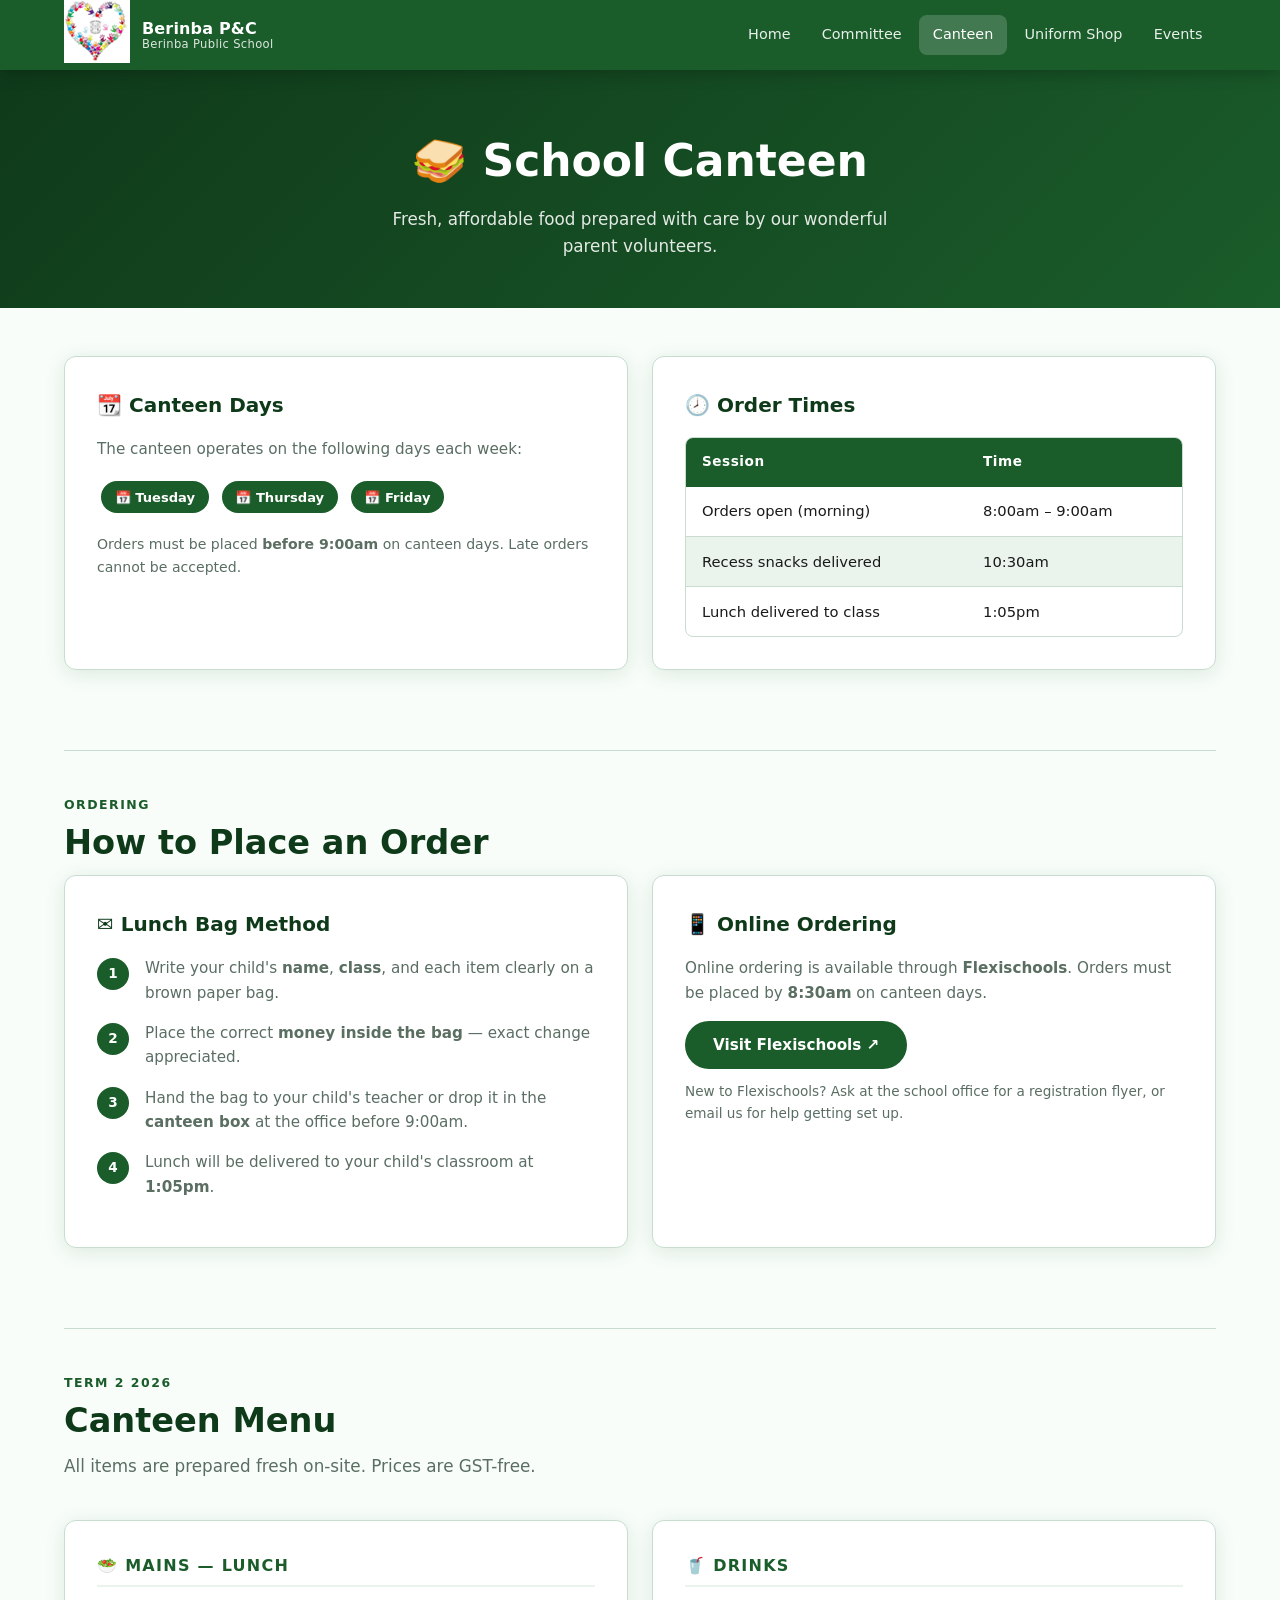
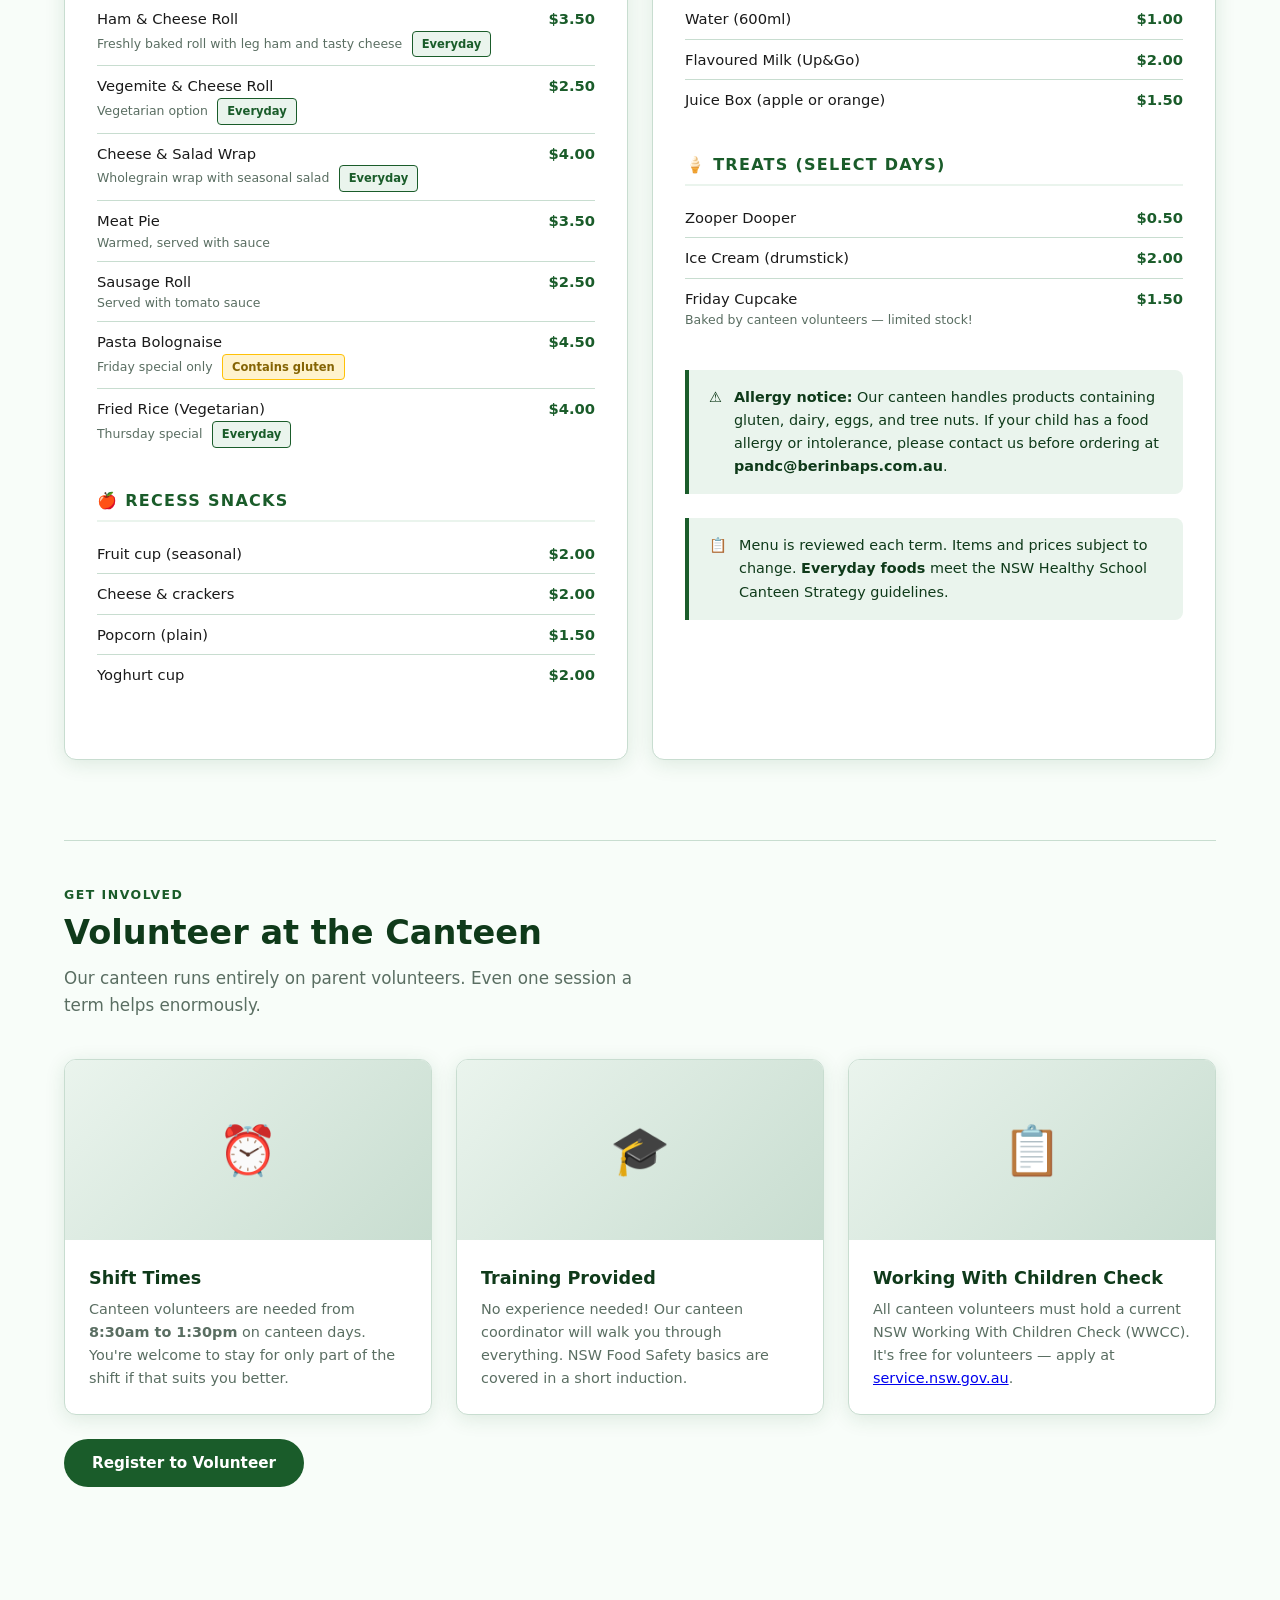
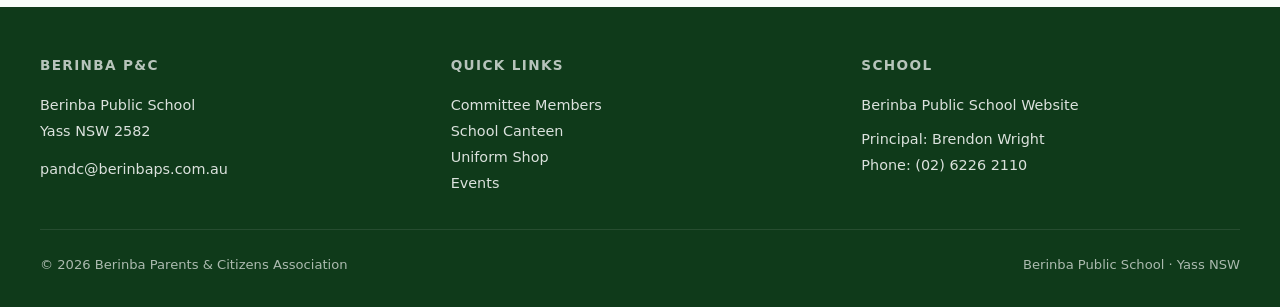
==== canteen.html @ 81cea669 "Update principal name and phone number in footer" ====
<!DOCTYPE html>
<html lang="en">
<head>
  <meta charset="UTF-8" />
  <meta name="viewport" content="width=device-width, initial-scale=1.0" />
  <title>School Canteen | Berinba P&C Association</title>
  <meta name="description" content="Berinba Public School canteen — menus, ordering, opening days and volunteering." />
  <link rel="stylesheet" href="styles.css" />
  <style>
    .menu-section { margin-bottom: 2rem; }
    .menu-section h3 {
      font-size: 1rem;
      font-weight: 700;
      color: var(--green);
      text-transform: uppercase;
      letter-spacing: 0.08em;
      margin-bottom: 0.75rem;
      padding-bottom: 0.4rem;
      border-bottom: 2px solid var(--green-pale);
    }
    .menu-item {
      display: flex;
      justify-content: space-between;
      align-items: baseline;
      padding: 0.5rem 0;
      border-bottom: 1px solid var(--border);
      font-size: 0.92rem;
      gap: 1rem;
    }
    .menu-item:last-child { border-bottom: none; }
    .menu-item-name { color: var(--text); }
    .menu-item-price {
      font-weight: 700;
      color: var(--green);
      white-space: nowrap;
    }
    .menu-item-note {
      font-size: 0.78rem;
      color: var(--text-muted);
      display: block;
    }
    .day-badge {
      display: inline-flex;
      align-items: center;
      gap: 0.4rem;
      background: var(--green);
      color: var(--white);
      font-size: 0.82rem;
      font-weight: 600;
      padding: 0.35rem 0.85rem;
      border-radius: 100px;
      margin: 0.25rem;
    }
    .allergen-badge {
      display: inline-block;
      background: #fff3cd;
      color: #856404;
      border: 1px solid #ffc107;
      font-size: 0.72rem;
      font-weight: 600;
      padding: 0.2rem 0.55rem;
      border-radius: 4px;
      margin-left: 0.35rem;
    }
    .healthy-badge {
      display: inline-block;
      background: var(--green-pale);
      color: var(--green);
      border: 1px solid var(--green);
      font-size: 0.72rem;
      font-weight: 600;
      padding: 0.2rem 0.55rem;
      border-radius: 4px;
      margin-left: 0.35rem;
    }
    .steps { list-style: none; counter-reset: steps; }
    .steps li {
      counter-increment: steps;
      display: flex;
      gap: 1rem;
      margin-bottom: 1rem;
      align-items: flex-start;
    }
    .steps li::before {
      content: counter(steps);
      display: flex;
      align-items: center;
      justify-content: center;
      min-width: 32px;
      height: 32px;
      background: var(--green);
      color: var(--white);
      border-radius: 50%;
      font-weight: 700;
      font-size: 0.85rem;
      flex-shrink: 0;
      margin-top: 0.1rem;
    }
    .steps li span { font-size: 0.95rem; color: var(--text-muted); line-height: 1.6; }
  </style>
</head>
<body>

<nav>
  <div class="nav-inner">
    <a href="index.html" class="nav-logo">
      <div class="nav-logo-item"><img src="photos/pandclogo.png"></div>
      <div class="nav-logo-text">
        <strong>Berinba P&C</strong>
        <span>Berinba Public School</span>
      </div>
    </a>
    <button class="nav-hamburger" onclick="toggleMenu()" aria-label="Menu">
      <span></span><span></span><span></span>
    </button>
    <ul class="nav-links" id="navLinks">
      <li><a href="index.html">Home</a></li>
      <li><a href="committee.html">Committee</a></li>
      <li><a href="canteen.html" class="active">Canteen</a></li>
      <li><a href="uniform.html">Uniform Shop</a></li>
      <li><a href="events.html">Events</a></li>
    </ul>
  </div>
</nav>

<div class="page-hero">
  <h1>🥪 School Canteen</h1>
  <p>Fresh, affordable food prepared with care by our wonderful parent volunteers.</p>
</div>

<main>

  <!-- Overview -->
  <section class="section">
    <div class="info-row">
      <div class="info-block">
        <h2>📆 Canteen Days</h2>
        <p style="color: var(--text-muted); font-size: 0.95rem; margin-bottom: 1rem;">The canteen operates on the following days each week:</p>
        <div>
          <span class="day-badge">📅 Tuesday</span>
          <span class="day-badge">📅 Thursday</span>
          <span class="day-badge">📅 Friday</span>
        </div>
        <p style="color: var(--text-muted); font-size: 0.88rem; margin-top: 1rem;">
          Orders must be placed <strong>before 9:00am</strong> on canteen days. Late orders cannot be accepted.
        </p>
      </div>

      <div class="info-block">
        <h2>🕗 Order Times</h2>
        <div class="table-wrap">
          <table>
            <thead>
              <tr><th>Session</th><th>Time</th></tr>
            </thead>
            <tbody>
              <tr><td>Orders open (morning)</td><td>8:00am – 9:00am</td></tr>
              <tr><td>Recess snacks delivered</td><td>10:30am</td></tr>
              <tr><td>Lunch delivered to class</td><td>1:05pm</td></tr>
            </tbody>
          </table>
        </div>
      </div>
    </div>
  </section>

  <div class="divider"></div>

  <!-- How to Order -->
  <section class="section">
    <p class="section-label">Ordering</p>
    <h2 class="section-title">How to Place an Order</h2>
    <div class="info-row">
      <div class="info-block">
        <h2>✉️ Lunch Bag Method</h2>
        <ol class="steps">
          <li><span>Write your child's <strong>name</strong>, <strong>class</strong>, and each item clearly on a brown paper bag.</span></li>
          <li><span>Place the correct <strong>money inside the bag</strong> — exact change appreciated.</span></li>
          <li><span>Hand the bag to your child's teacher or drop it in the <strong>canteen box</strong> at the office before 9:00am.</span></li>
          <li><span>Lunch will be delivered to your child's classroom at <strong>1:05pm</strong>.</span></li>
        </ol>
      </div>
      <div class="info-block">
        <h2>📱 Online Ordering</h2>
        <p style="color: var(--text-muted); font-size: 0.95rem; margin-bottom: 1rem;">
          Online ordering is available through <strong>Flexischools</strong>. Orders must be placed by <strong>8:30am</strong> on canteen days.
        </p>
        <a href="#" class="btn btn-green" style="display: inline-flex; margin-bottom: 0.75rem;">Visit Flexischools ↗</a>
        <p style="color: var(--text-muted); font-size: 0.85rem;">
          New to Flexischools? Ask at the school office for a registration flyer, or email us for help getting set up.
        </p>
      </div>
    </div>
  </section>

  <div class="divider"></div>

  <!-- Menu -->
  <section class="section">
    <p class="section-label">Term 2 2026</p>
    <h2 class="section-title">Canteen Menu</h2>
    <p class="section-intro">All items are prepared fresh on-site. Prices are GST-free.</p>

    <div class="info-row">
      <!-- Mains -->
      <div class="info-block">
        <div class="menu-section">
          <h3>🥗 Mains — Lunch</h3>
          <div class="menu-item">
            <div>
              <span class="menu-item-name">Ham & Cheese Roll</span>
              <span class="menu-item-note">Freshly baked roll with leg ham and tasty cheese <span class="healthy-badge">Everyday</span></span>
            </div>
            <span class="menu-item-price">$3.50</span>
          </div>
          <div class="menu-item">
            <div>
              <span class="menu-item-name">Vegemite & Cheese Roll</span>
              <span class="menu-item-note">Vegetarian option <span class="healthy-badge">Everyday</span></span>
            </div>
            <span class="menu-item-price">$2.50</span>
          </div>
          <div class="menu-item">
            <div>
              <span class="menu-item-name">Cheese & Salad Wrap</span>
              <span class="menu-item-note">Wholegrain wrap with seasonal salad <span class="healthy-badge">Everyday</span></span>
            </div>
            <span class="menu-item-price">$4.00</span>
          </div>
          <div class="menu-item">
            <div>
              <span class="menu-item-name">Meat Pie</span>
              <span class="menu-item-note">Warmed, served with sauce</span>
            </div>
            <span class="menu-item-price">$3.50</span>
          </div>
          <div class="menu-item">
            <div>
              <span class="menu-item-name">Sausage Roll</span>
              <span class="menu-item-note">Served with tomato sauce</span>
            </div>
            <span class="menu-item-price">$2.50</span>
          </div>
          <div class="menu-item">
            <div>
              <span class="menu-item-name">Pasta Bolognaise</span>
              <span class="menu-item-note">Friday special only <span class="allergen-badge">Contains gluten</span></span>
            </div>
            <span class="menu-item-price">$4.50</span>
          </div>
          <div class="menu-item">
            <div>
              <span class="menu-item-name">Fried Rice (Vegetarian)</span>
              <span class="menu-item-note">Thursday special <span class="healthy-badge">Everyday</span></span>
            </div>
            <span class="menu-item-price">$4.00</span>
          </div>
        </div>

        <div class="menu-section">
          <h3>🍎 Recess Snacks</h3>
          <div class="menu-item">
            <span class="menu-item-name">Fruit cup (seasonal)</span>
            <span class="menu-item-price">$2.00</span>
          </div>
          <div class="menu-item">
            <span class="menu-item-name">Cheese & crackers</span>
            <span class="menu-item-price">$2.00</span>
          </div>
          <div class="menu-item">
            <span class="menu-item-name">Popcorn (plain)</span>
            <span class="menu-item-price">$1.50</span>
          </div>
          <div class="menu-item">
            <span class="menu-item-name">Yoghurt cup</span>
            <span class="menu-item-price">$2.00</span>
          </div>
        </div>
      </div>

      <!-- Drinks & Extras -->
      <div class="info-block">
        <div class="menu-section">
          <h3>🥤 Drinks</h3>
          <div class="menu-item">
            <span class="menu-item-name">Water (600ml)</span>
            <span class="menu-item-price">$1.00</span>
          </div>
          <div class="menu-item">
            <span class="menu-item-name">Flavoured Milk (Up&Go)</span>
            <span class="menu-item-price">$2.00</span>
          </div>
          <div class="menu-item">
            <span class="menu-item-name">Juice Box (apple or orange)</span>
            <span class="menu-item-price">$1.50</span>
          </div>
        </div>

        <div class="menu-section">
          <h3>🍦 Treats (select days)</h3>
          <div class="menu-item">
            <span class="menu-item-name">Zooper Dooper</span>
            <span class="menu-item-price">$0.50</span>
          </div>
          <div class="menu-item">
            <span class="menu-item-name">Ice Cream (drumstick)</span>
            <span class="menu-item-price">$2.00</span>
          </div>
          <div class="menu-item">
            <div>
              <span class="menu-item-name">Friday Cupcake</span>
              <span class="menu-item-note">Baked by canteen volunteers — limited stock!</span>
            </div>
            <span class="menu-item-price">$1.50</span>
          </div>
        </div>

        <div class="notice" style="margin-top: 1rem;">
          <span>⚠️</span>
          <div>
            <strong>Allergy notice:</strong> Our canteen handles products containing gluten, dairy, eggs, and tree nuts. If your child has a food allergy or intolerance, please contact us before ordering at <strong>pandc@berinbaps.com.au</strong>.
          </div>
        </div>
        <div class="notice">
          <span>📋</span>
          <div>
            Menu is reviewed each term. Items and prices subject to change. <strong>Everyday foods</strong> meet the NSW Healthy School Canteen Strategy guidelines.
          </div>
        </div>
      </div>
    </div>
  </section>

  <div class="divider"></div>

  <!-- Volunteering -->
  <section class="section">
    <p class="section-label">Get Involved</p>
    <h2 class="section-title">Volunteer at the Canteen</h2>
    <p class="section-intro">Our canteen runs entirely on parent volunteers. Even one session a term helps enormously.</p>
    <div class="card-grid">
      <div class="card">
        <div class="card-img-placeholder">⏰</div>
        <div class="card-body">
          <h3>Shift Times</h3>
          <p>Canteen volunteers are needed from <strong>8:30am to 1:30pm</strong> on canteen days. You're welcome to stay for only part of the shift if that suits you better.</p>
        </div>
      </div>
      <div class="card">
        <div class="card-img-placeholder">🎓</div>
        <div class="card-body">
          <h3>Training Provided</h3>
          <p>No experience needed! Our canteen coordinator will walk you through everything. NSW Food Safety basics are covered in a short induction.</p>
        </div>
      </div>
      <div class="card">
        <div class="card-img-placeholder">📋</div>
        <div class="card-body">
          <h3>Working With Children Check</h3>
          <p>All canteen volunteers must hold a current NSW Working With Children Check (WWCC). It's free for volunteers — apply at <a href="https://www.service.nsw.gov.au" target="_blank">service.nsw.gov.au</a>.</p>
        </div>
      </div>
    </div>
    <div style="margin-top: 1.5rem;">
      <a href="mailto:pandc@berinbaps.com.au?subject=Canteen Volunteer" class="btn btn-green">Register to Volunteer</a>
    </div>
  </section>

</main>

<footer>
  <div class="footer-inner">
    <div class="footer-col">
      <h4>Berinba P&C</h4>
      <p>Berinba Public School<br>Yass NSW 2582</p>
      <p style="margin-top: 0.75rem;">pandc@berinbaps.com.au</p>
    </div>
    <div class="footer-col">
      <h4>Quick Links</h4>
      <a href="committee.html">Committee Members</a>
      <a href="canteen.html">School Canteen</a>
      <a href="uniform.html">Uniform Shop</a>
      <a href="events.html">Events</a>
    </div>
    <div class="footer-col">
      <h4>School</h4>
      <a href="https://berinba-p.schools.nsw.gov.au" target="_blank" rel="noopener">Berinba Public School Website</a>
      <p style="margin-top: 0.5rem;">Principal: Brendon Wright</p>
      <p>Phone: (02) 6226 2110</p>
    </div>
  </div>
  <div class="footer-bottom">
    <span>© 2026 Berinba Parents & Citizens Association</span>
    <span>Berinba Public School · Yass NSW</span>
  </div>
</footer>

<script>
function toggleMenu() {
  document.getElementById('navLinks').classList.toggle('open');
}
document.addEventListener('click', function(e) {
  const nav = document.getElementById('navLinks');
  const btn = document.querySelector('.nav-hamburger');
  if (!nav.contains(e.target) && !btn.contains(e.target)) nav.classList.remove('open');
});
</script>
</body>
</html>
---- styles.css ----
/* ===== BERINBA P&C WEBSITE STYLES ===== */

:root {
  --green: #1a5c2a;
  --green-dark: #0f3a1a;
  --green-light: #2a7a3e;
  --green-pale: #eaf4ed;
  --white: #ffffff;
  --off-white: #f8fdf9;
  --text: #1a1a1a;
  --text-muted: #5a6e62;
  --border: #c8ddd0;
  --shadow: 0 4px 20px rgba(26, 92, 42, 0.12);
  --shadow-hover: 0 8px 32px rgba(26, 92, 42, 0.2);
  --radius: 12px;
  --radius-sm: 8px;
  --transition: 0.25s ease;
  --font-main: 'Segoe UI', system-ui, -apple-system, sans-serif;
}

*, *::before, *::after { box-sizing: border-box; margin: 0; padding: 0; }

html { scroll-behavior: smooth; }

body {
  font-family: var(--font-main);
  color: var(--text);
  background: var(--off-white);
  line-height: 1.6;
}

/* ===== NAVIGATION ===== */
nav {
  position: sticky;
  top: 0;
  z-index: 100;
  background: var(--green);
  box-shadow: 0 2px 16px rgba(0,0,0,0.25);
}

.nav-inner {
  max-width: 1200px;
  margin: 0 auto;
  padding: 0 1.5rem;
  display: flex;
  align-items: center;
  justify-content: space-between;
  height: 70px;
}

.nav-logo {
  display: flex;
  align-items: center;
  gap: 0.75rem;
  text-decoration: none;
  color: var(--white);
}

.nav-logo-icon {
  width: 44px;
  height: 44px;
  background: var(--white);
  border-radius: 50%;
  display: flex;
  align-items: center;
  justify-content: center;
  font-size: 1.5rem;
  flex-shrink: 0;
}

.nav-logo-text {
  display: flex;
  flex-direction: column;
  line-height: 1.2;
}

.nav-logo-text strong {
  font-size: 1rem;
  font-weight: 700;
  letter-spacing: 0.01em;
}

.nav-logo-text span {
  font-size: 0.72rem;
  opacity: 0.85;
  letter-spacing: 0.03em;
}

.nav-links {
  display: flex;
  list-style: none;
  gap: 0.25rem;
}

.nav-links a {
  display: block;
  padding: 0.5rem 0.85rem;
  color: var(--white);
  text-decoration: none;
  font-size: 0.9rem;
  font-weight: 500;
  border-radius: var(--radius-sm);
  transition: background var(--transition), opacity var(--transition);
  opacity: 0.9;
}

.nav-links a:hover,
.nav-links a.active {
  background: rgba(255,255,255,0.18);
  opacity: 1;
}

.nav-hamburger {
  display: none;
  flex-direction: column;
  gap: 5px;
  cursor: pointer;
  padding: 4px;
  background: none;
  border: none;
}

.nav-hamburger span {
  display: block;
  width: 24px;
  height: 2px;
  background: var(--white);
  border-radius: 2px;
  transition: var(--transition);
}

@media (max-width: 768px) {
  .nav-hamburger { display: flex; }

  .nav-links {
    display: none;
    position: absolute;
    top: 70px;
    left: 0;
    right: 0;
    background: var(--green-dark);
    flex-direction: column;
    padding: 0.75rem;
    gap: 0.25rem;
  }

  .nav-links.open { display: flex; }
  .nav-links a { padding: 0.75rem 1rem; font-size: 0.95rem; }
}

/* ===== EVENTS TICKER ===== */
.ticker-wrap {
  background: var(--green-dark);
  border-bottom: 2px solid var(--green-light);
  overflow: hidden;
  padding: 0.6rem 0;
}

.ticker-label {
  display: inline-block;
  background: #f5a623;
  color: #1a1a1a;
  font-size: 0.72rem;
  font-weight: 700;
  letter-spacing: 0.08em;
  padding: 0.25rem 0.75rem;
  border-radius: 0 4px 4px 0;
  position: absolute;
  left: 0;
  top: 50%;
  transform: translateY(-50%);
  z-index: 2;
  text-transform: uppercase;
}

.ticker-outer {
  position: relative;
  overflow: hidden;
  white-space: nowrap;
}

.ticker-track {
  display: inline-flex;
  gap: 0;
  animation: ticker 45s linear infinite;
}

.ticker-track:hover { animation-play-state: paused; }

.ticker-item {
  display: inline-flex;
  align-items: center;
  gap: 0.5rem;
  color: var(--white);
  font-size: 0.88rem;
  padding: 0 2.5rem;
  white-space: nowrap;
  opacity: 0.92;
}

.ticker-item .dot {
  display: inline-block;
  width: 6px;
  height: 6px;
  background: #f5a623;
  border-radius: 50%;
  flex-shrink: 0;
}

@keyframes ticker {
  0% { transform: translateX(0); }
  100% { transform: translateX(-50%); }
}

/* ===== HERO ===== */
.hero {
  background: linear-gradient(135deg, var(--green-dark) 0%, var(--green) 50%, var(--green-light) 100%);
  color: var(--white);
  padding: 5rem 1.5rem 4rem;
  text-align: center;
  position: relative;
  overflow: hidden;
}

.hero::before {
  content: '';
  position: absolute;
  inset: 0;
  background: url("data:image/svg+xml,%3Csvg width='60' height='60' viewBox='0 0 60 60' xmlns='http://www.w3.org/2000/svg'%3E%3Cg fill='none' fill-rule='evenodd'%3E%3Cg fill='%23ffffff' fill-opacity='0.04'%3E%3Ccircle cx='30' cy='30' r='20'/%3E%3C/g%3E%3C/g%3E%3C/svg%3E");
  pointer-events: none;
}

.hero-badge {
  display: inline-block;
  background: rgba(255,255,255,0.18);
  border: 1px solid rgba(255,255,255,0.35);
  color: var(--white);
  font-size: 0.78rem;
  font-weight: 600;
  letter-spacing: 0.1em;
  text-transform: uppercase;
  padding: 0.4rem 1rem;
  border-radius: 100px;
  margin-bottom: 1.25rem;
}

.hero h1 {
  font-size: clamp(2rem, 5vw, 3.5rem);
  font-weight: 800;
  line-height: 1.15;
  margin-bottom: 1rem;
  text-shadow: 0 2px 8px rgba(0,0,0,0.2);
}

.hero h1 span { color: #a8e6b8; }

.hero p {
  font-size: clamp(1rem, 2.5vw, 1.2rem);
  opacity: 0.9;
  max-width: 600px;
  margin: 0 auto 2rem;
}

.hero-actions {
  display: flex;
  gap: 1rem;
  justify-content: center;
  flex-wrap: wrap;
}

/* ===== BUTTONS ===== */
.btn {
  display: inline-flex;
  align-items: center;
  gap: 0.5rem;
  padding: 0.75rem 1.75rem;
  border-radius: 100px;
  font-size: 0.95rem;
  font-weight: 600;
  text-decoration: none;
  transition: all var(--transition);
  cursor: pointer;
  border: none;
}

.btn-white {
  background: var(--white);
  color: var(--green);
}

.btn-white:hover {
  background: var(--green-pale);
  transform: translateY(-2px);
  box-shadow: 0 6px 20px rgba(0,0,0,0.15);
}

.btn-outline {
  background: transparent;
  color: var(--white);
  border: 2px solid rgba(255,255,255,0.6);
}

.btn-outline:hover {
  background: rgba(255,255,255,0.15);
  border-color: var(--white);
  transform: translateY(-2px);
}

.btn-green {
  background: var(--green);
  color: var(--white);
}

.btn-green:hover {
  background: var(--green-dark);
  transform: translateY(-2px);
  box-shadow: var(--shadow-hover);
}

/* ===== PAGE HERO (inner pages) ===== */
.page-hero {
  background: linear-gradient(135deg, var(--green-dark) 0%, var(--green) 100%);
  color: var(--white);
  padding: 3.5rem 1.5rem 3rem;
  text-align: center;
}

.page-hero h1 {
  font-size: clamp(1.75rem, 4vw, 2.75rem);
  font-weight: 800;
  margin-bottom: 0.6rem;
}

.page-hero p {
  font-size: 1.05rem;
  opacity: 0.88;
  max-width: 540px;
  margin: 0 auto;
}

/* ===== MAIN CONTENT ===== */
main {
  max-width: 1200px;
  margin: 0 auto;
  padding: 3rem 1.5rem 4rem;
}

.section-label {
  display: inline-block;
  color: var(--green);
  font-size: 0.78rem;
  font-weight: 700;
  letter-spacing: 0.12em;
  text-transform: uppercase;
  margin-bottom: 0.5rem;
}

.section-title {
  font-size: clamp(1.5rem, 3vw, 2.1rem);
  font-weight: 800;
  color: var(--green-dark);
  line-height: 1.2;
  margin-bottom: 0.75rem;
}

.section-intro {
  font-size: 1.05rem;
  color: var(--text-muted);
  max-width: 600px;
  margin-bottom: 2.5rem;
}

/* ===== CARDS ===== */
.card-grid {
  display: grid;
  grid-template-columns: repeat(auto-fit, minmax(260px, 1fr));
  gap: 1.5rem;
}

.card-grid-3 {
  grid-template-columns: repeat(auto-fit, minmax(300px, 1fr));
}

.card {
  background: var(--white);
  border-radius: var(--radius);
  box-shadow: var(--shadow);
  overflow: hidden;
  transition: transform var(--transition), box-shadow var(--transition);
  border: 1px solid var(--border);
}

.card:hover {
  transform: translateY(-4px);
  box-shadow: var(--shadow-hover);
}

.card-img {
  width: 100%;
  height: 180px;
  object-fit: cover;
  display: block;
  background: var(--green-pale);
}

.card-img-placeholder {
  width: 100%;
  height: 180px;
  background: linear-gradient(135deg, var(--green-pale), var(--border));
  display: flex;
  align-items: center;
  justify-content: center;
  font-size: 3rem;
}

.card-body {
  padding: 1.5rem;
}

.card-body h3 {
  font-size: 1.1rem;
  font-weight: 700;
  color: var(--green-dark);
  margin-bottom: 0.35rem;
}

.card-body p {
  font-size: 0.9rem;
  color: var(--text-muted);
  line-height: 1.6;
}

/* ===== COMMITTEE CARDS ===== */
.committee-grid {
  display: grid;
  grid-template-columns: repeat(auto-fill, minmax(220px, 1fr));
  gap: 1.5rem;
}

.committee-card {
  background: var(--white);
  border-radius: var(--radius);
  box-shadow: var(--shadow);
  padding: 2rem 1.5rem;
  text-align: center;
  transition: transform var(--transition), box-shadow var(--transition);
  border: 1px solid var(--border);
}

.committee-card:hover {
  transform: translateY(-4px);
  box-shadow: var(--shadow-hover);
}

.committee-avatar {
  width: 80px;
  height: 80px;
  border-radius: 50%;
  background: linear-gradient(135deg, var(--green), var(--green-light));
  display: flex;
  align-items: center;
  justify-content: center;
  font-size: 2rem;
  margin: 0 auto 1rem;
  border: 3px solid var(--green-pale);
}

.committee-role {
  display: inline-block;
  background: var(--green-pale);
  color: var(--green);
  font-size: 0.72rem;
  font-weight: 700;
  letter-spacing: 0.06em;
  text-transform: uppercase;
  padding: 0.3rem 0.75rem;
  border-radius: 100px;
  margin-bottom: 0.6rem;
}

.committee-card h3 {
  font-size: 1rem;
  font-weight: 700;
  color: var(--green-dark);
  margin-bottom: 0.3rem;
}

.committee-card p {
  font-size: 0.85rem;
  color: var(--text-muted);
}

/* ===== INFO BLOCKS ===== */
.info-block {
  background: var(--white);
  border-radius: var(--radius);
  box-shadow: var(--shadow);
  padding: 2rem;
  border: 1px solid var(--border);
  margin-bottom: 1.5rem;
}

.info-block h2 {
  font-size: 1.25rem;
  font-weight: 700;
  color: var(--green-dark);
  margin-bottom: 1rem;
  display: flex;
  align-items: center;
  gap: 0.5rem;
}

.info-row {
  display: grid;
  grid-template-columns: 1fr 1fr;
  gap: 1.5rem;
}

@media (max-width: 600px) {
  .info-row { grid-template-columns: 1fr; }
}

/* ===== TABLE ===== */
.table-wrap {
  overflow-x: auto;
  border-radius: var(--radius-sm);
  border: 1px solid var(--border);
}

table {
  width: 100%;
  border-collapse: collapse;
  font-size: 0.92rem;
}

th {
  background: var(--green);
  color: var(--white);
  padding: 0.85rem 1rem;
  text-align: left;
  font-weight: 600;
  font-size: 0.85rem;
  letter-spacing: 0.04em;
}

td {
  padding: 0.8rem 1rem;
  border-bottom: 1px solid var(--border);
  color: var(--text);
}

tr:last-child td { border-bottom: none; }
tr:nth-child(even) td { background: var(--green-pale); }

/* ===== EVENTS ===== */
.event-list {
  display: flex;
  flex-direction: column;
  gap: 1rem;
}

.event-card {
  background: var(--white);
  border-radius: var(--radius);
  box-shadow: var(--shadow);
  padding: 1.5rem;
  display: flex;
  gap: 1.5rem;
  align-items: flex-start;
  transition: transform var(--transition), box-shadow var(--transition);
  border: 1px solid var(--border);
}

.event-card:hover {
  transform: translateY(-2px);
  box-shadow: var(--shadow-hover);
}

.event-date-box {
  background: var(--green);
  color: var(--white);
  border-radius: var(--radius-sm);
  padding: 0.6rem 0.85rem;
  text-align: center;
  min-width: 60px;
  flex-shrink: 0;
}

.event-date-box .day {
  display: block;
  font-size: 1.6rem;
  font-weight: 800;
  line-height: 1;
}

.event-date-box .month {
  display: block;
  font-size: 0.7rem;
  font-weight: 600;
  letter-spacing: 0.06em;
  text-transform: uppercase;
  opacity: 0.85;
}

.event-info h3 {
  font-size: 1.05rem;
  font-weight: 700;
  color: var(--green-dark);
  margin-bottom: 0.35rem;
}

.event-info p {
  font-size: 0.88rem;
  color: var(--text-muted);
  margin-bottom: 0.5rem;
}

.event-meta {
  display: flex;
  flex-wrap: wrap;
  gap: 0.75rem;
  font-size: 0.8rem;
  color: var(--text-muted);
}

.event-meta span {
  display: flex;
  align-items: center;
  gap: 0.3rem;
}

.event-tag {
  display: inline-block;
  background: var(--green-pale);
  color: var(--green);
  font-size: 0.72rem;
  font-weight: 600;
  padding: 0.25rem 0.6rem;
  border-radius: 100px;
  margin-left: 0.5rem;
}

@media (max-width: 500px) {
  .event-card { flex-direction: column; gap: 1rem; }
}

/* ===== QUICK LINKS ===== */
.quick-links {
  display: grid;
  grid-template-columns: repeat(auto-fit, minmax(200px, 1fr));
  gap: 1rem;
}

.quick-link {
  display: flex;
  flex-direction: column;
  align-items: center;
  gap: 0.75rem;
  padding: 2rem 1.25rem;
  background: var(--white);
  border-radius: var(--radius);
  box-shadow: var(--shadow);
  text-decoration: none;
  color: var(--green-dark);
  font-weight: 600;
  font-size: 0.95rem;
  transition: all var(--transition);
  border: 1px solid var(--border);
  text-align: center;
}

.quick-link:hover {
  background: var(--green);
  color: var(--white);
  transform: translateY(-4px);
  box-shadow: var(--shadow-hover);
}

.quick-link-icon {
  font-size: 2rem;
  line-height: 1;
}

/* ===== NOTICE BOX ===== */
.notice {
  background: var(--green-pale);
  border-left: 4px solid var(--green);
  border-radius: 0 var(--radius-sm) var(--radius-sm) 0;
  padding: 1rem 1.25rem;
  font-size: 0.9rem;
  color: var(--green-dark);
  margin: 1.5rem 0;
  display: flex;
  gap: 0.75rem;
  align-items: flex-start;
}

/* ===== PHOTO GALLERY ===== */
.photo-grid {
  display: grid;
  grid-template-columns: repeat(auto-fill, minmax(220px, 1fr));
  gap: 1rem;
  margin-top: 1.5rem;
}

.photo-item {
  border-radius: var(--radius-sm);
  overflow: hidden;
  aspect-ratio: 4/3;
  background: linear-gradient(135deg, var(--green-pale), var(--border));
  display: flex;
  align-items: center;
  justify-content: center;
  font-size: 2.5rem;
  border: 1px solid var(--border);
}

/* ===== DIVIDER ===== */
.divider {
  height: 1px;
  background: var(--border);
  margin: 2.5rem 0;
}

/* ===== SECTION SPACING ===== */
.section { margin-bottom: 3.5rem; }

/* ===== FOOTER ===== */
footer {
  background: var(--green-dark);
  color: var(--white);
  padding: 3rem 1.5rem 2rem;
}

.footer-inner {
  max-width: 1200px;
  margin: 0 auto;
  display: grid;
  grid-template-columns: repeat(auto-fit, minmax(220px, 1fr));
  gap: 2rem;
  margin-bottom: 2rem;
}

.footer-col h4 {
  font-size: 0.85rem;
  font-weight: 700;
  letter-spacing: 0.1em;
  text-transform: uppercase;
  margin-bottom: 1rem;
  opacity: 0.7;
}

.footer-col p,
.footer-col a {
  font-size: 0.9rem;
  color: var(--white);
  opacity: 0.85;
  text-decoration: none;
  line-height: 1.8;
  display: block;
}

.footer-col a:hover { opacity: 1; text-decoration: underline; }

.footer-bottom {
  max-width: 1200px;
  margin: 0 auto;
  padding-top: 1.5rem;
  border-top: 1px solid rgba(255,255,255,0.15);
  display: flex;
  justify-content: space-between;
  align-items: center;
  flex-wrap: wrap;
  gap: 0.5rem;
  font-size: 0.82rem;
  opacity: 0.65;
}

/* ===== RESPONSIVE ===== */
@media (max-width: 600px) {
  main { padding: 2rem 1rem 3rem; }
  .hero { padding: 3.5rem 1rem 3rem; }
}
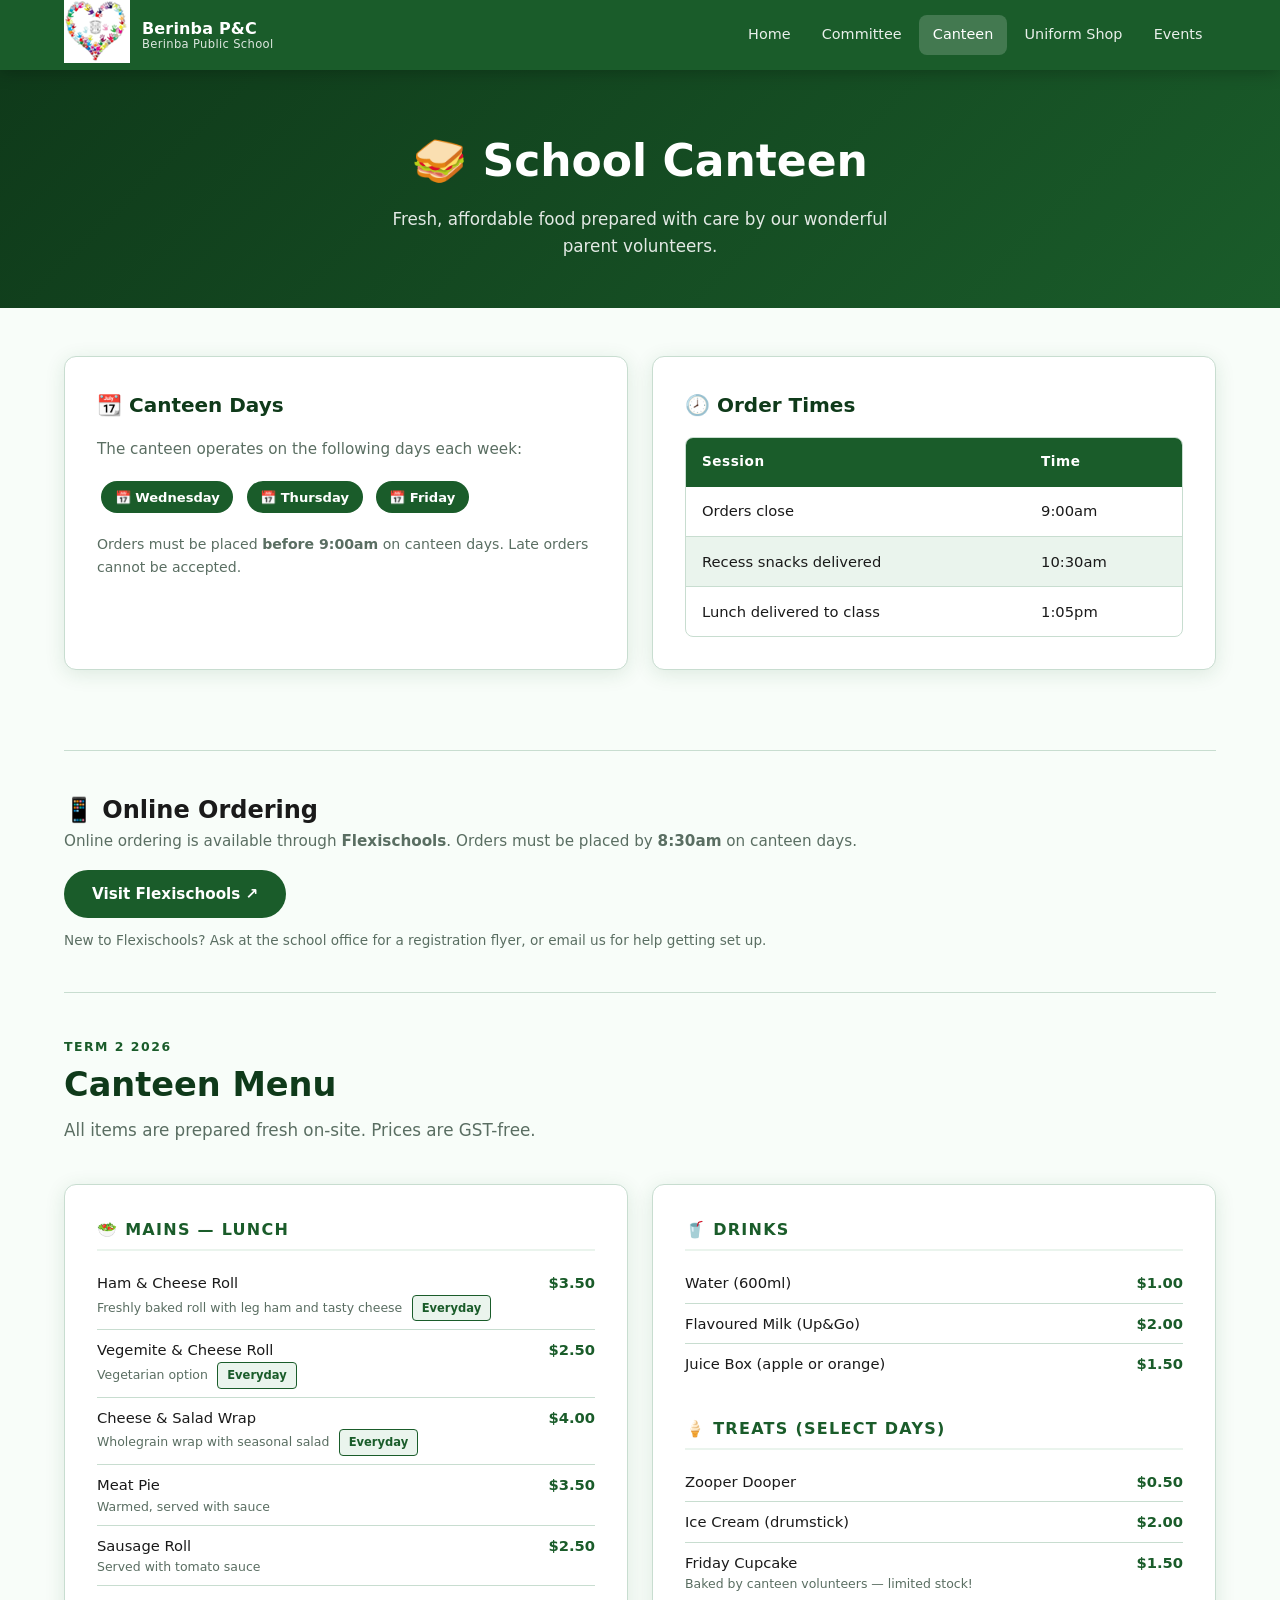
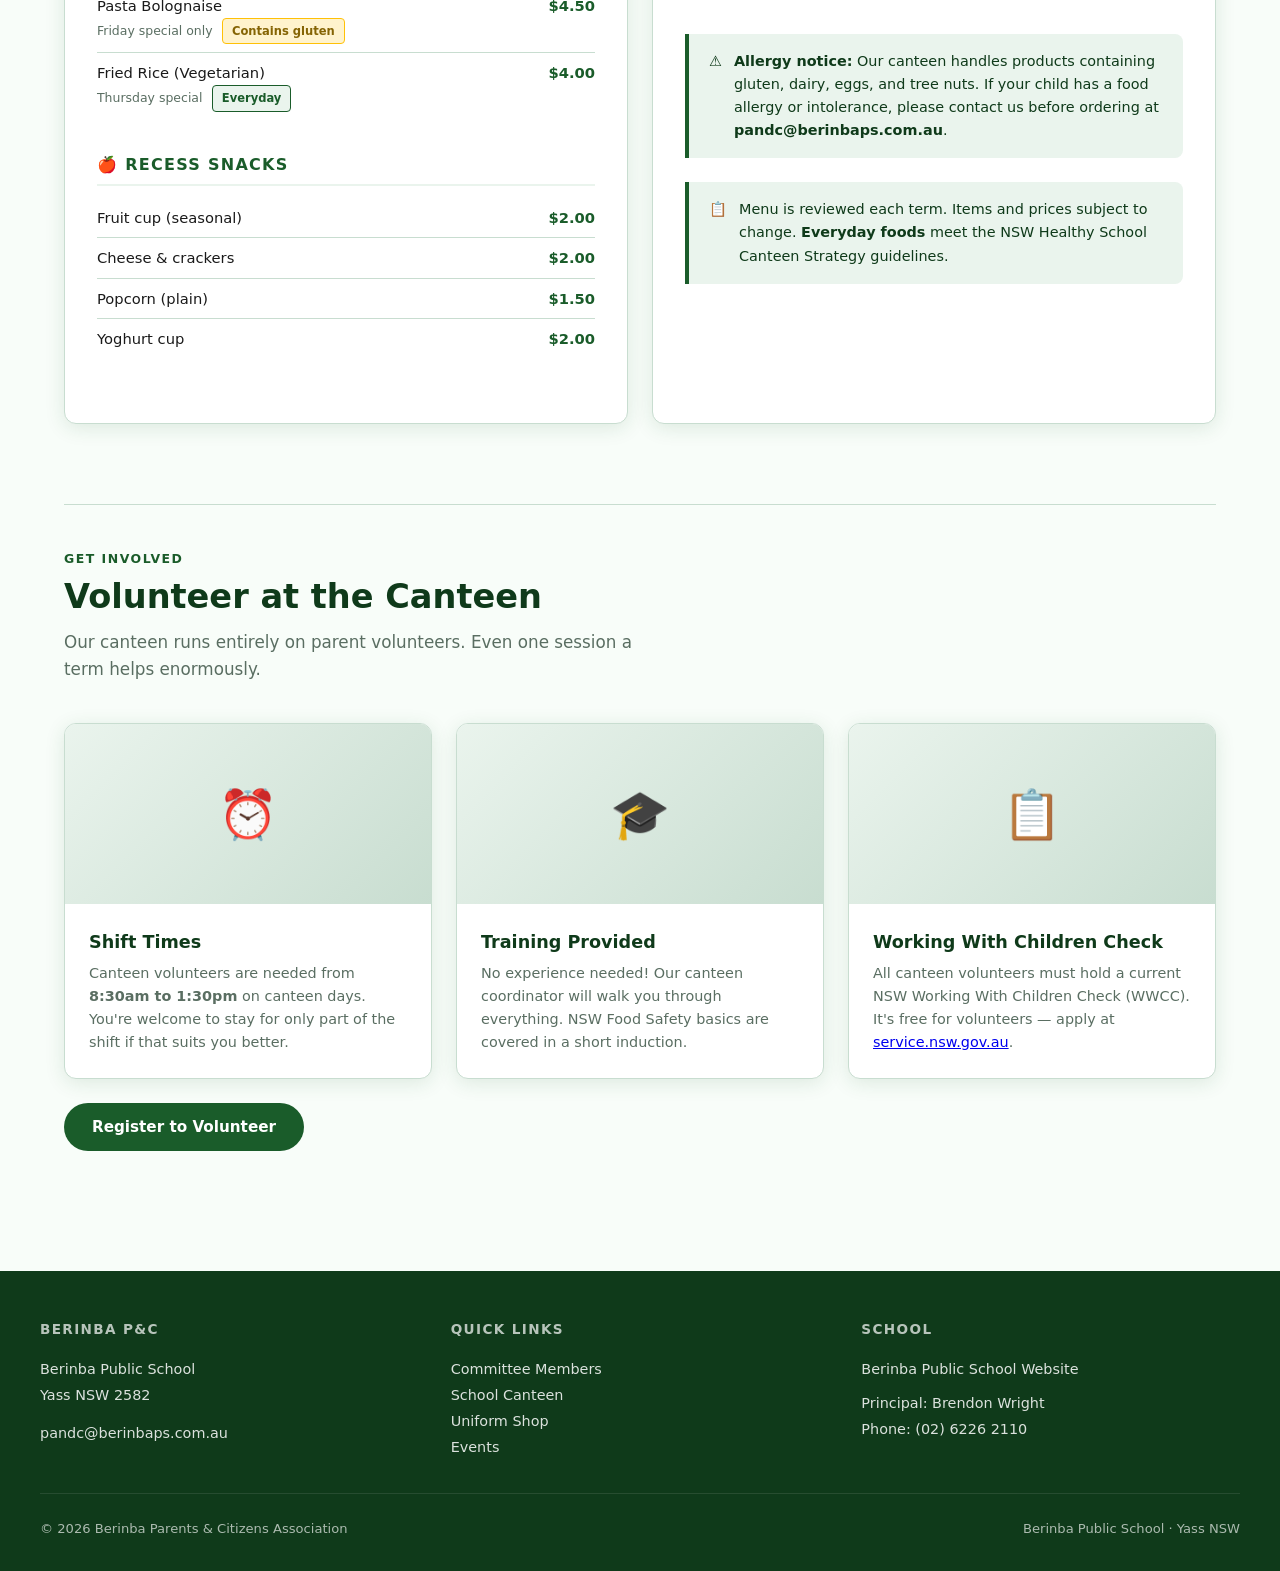
==== commit 0f35da34: "Update canteen.html" ====
--- a/canteen.html
+++ b/canteen.html
@@ -137,7 +137,7 @@
         <h2>📆 Canteen Days</h2>
         <p style="color: var(--text-muted); font-size: 0.95rem; margin-bottom: 1rem;">The canteen operates on the following days each week:</p>
         <div>
-          <span class="day-badge">📅 Tuesday</span>
+          <span class="day-badge">📅 Wednesday</span>
           <span class="day-badge">📅 Thursday</span>
           <span class="day-badge">📅 Friday</span>
         </div>
@@ -154,7 +154,7 @@
               <tr><th>Session</th><th>Time</th></tr>
             </thead>
             <tbody>
-              <tr><td>Orders open (morning)</td><td>8:00am – 9:00am</td></tr>
+              <tr><td>Orders close</td><td>9:00am</td></tr>
               <tr><td>Recess snacks delivered</td><td>10:30am</td></tr>
               <tr><td>Lunch delivered to class</td><td>1:05pm</td></tr>
             </tbody>
@@ -167,20 +167,7 @@
   <div class="divider"></div>
 
   <!-- How to Order -->
-  <section class="section">
-    <p class="section-label">Ordering</p>
-    <h2 class="section-title">How to Place an Order</h2>
-    <div class="info-row">
-      <div class="info-block">
-        <h2>✉️ Lunch Bag Method</h2>
-        <ol class="steps">
-          <li><span>Write your child's <strong>name</strong>, <strong>class</strong>, and each item clearly on a brown paper bag.</span></li>
-          <li><span>Place the correct <strong>money inside the bag</strong> — exact change appreciated.</span></li>
-          <li><span>Hand the bag to your child's teacher or drop it in the <strong>canteen box</strong> at the office before 9:00am.</span></li>
-          <li><span>Lunch will be delivered to your child's classroom at <strong>1:05pm</strong>.</span></li>
-        </ol>
-      </div>
-      <div class="info-block">
+
         <h2>📱 Online Ordering</h2>
         <p style="color: var(--text-muted); font-size: 0.95rem; margin-bottom: 1rem;">
           Online ordering is available through <strong>Flexischools</strong>. Orders must be placed by <strong>8:30am</strong> on canteen days.
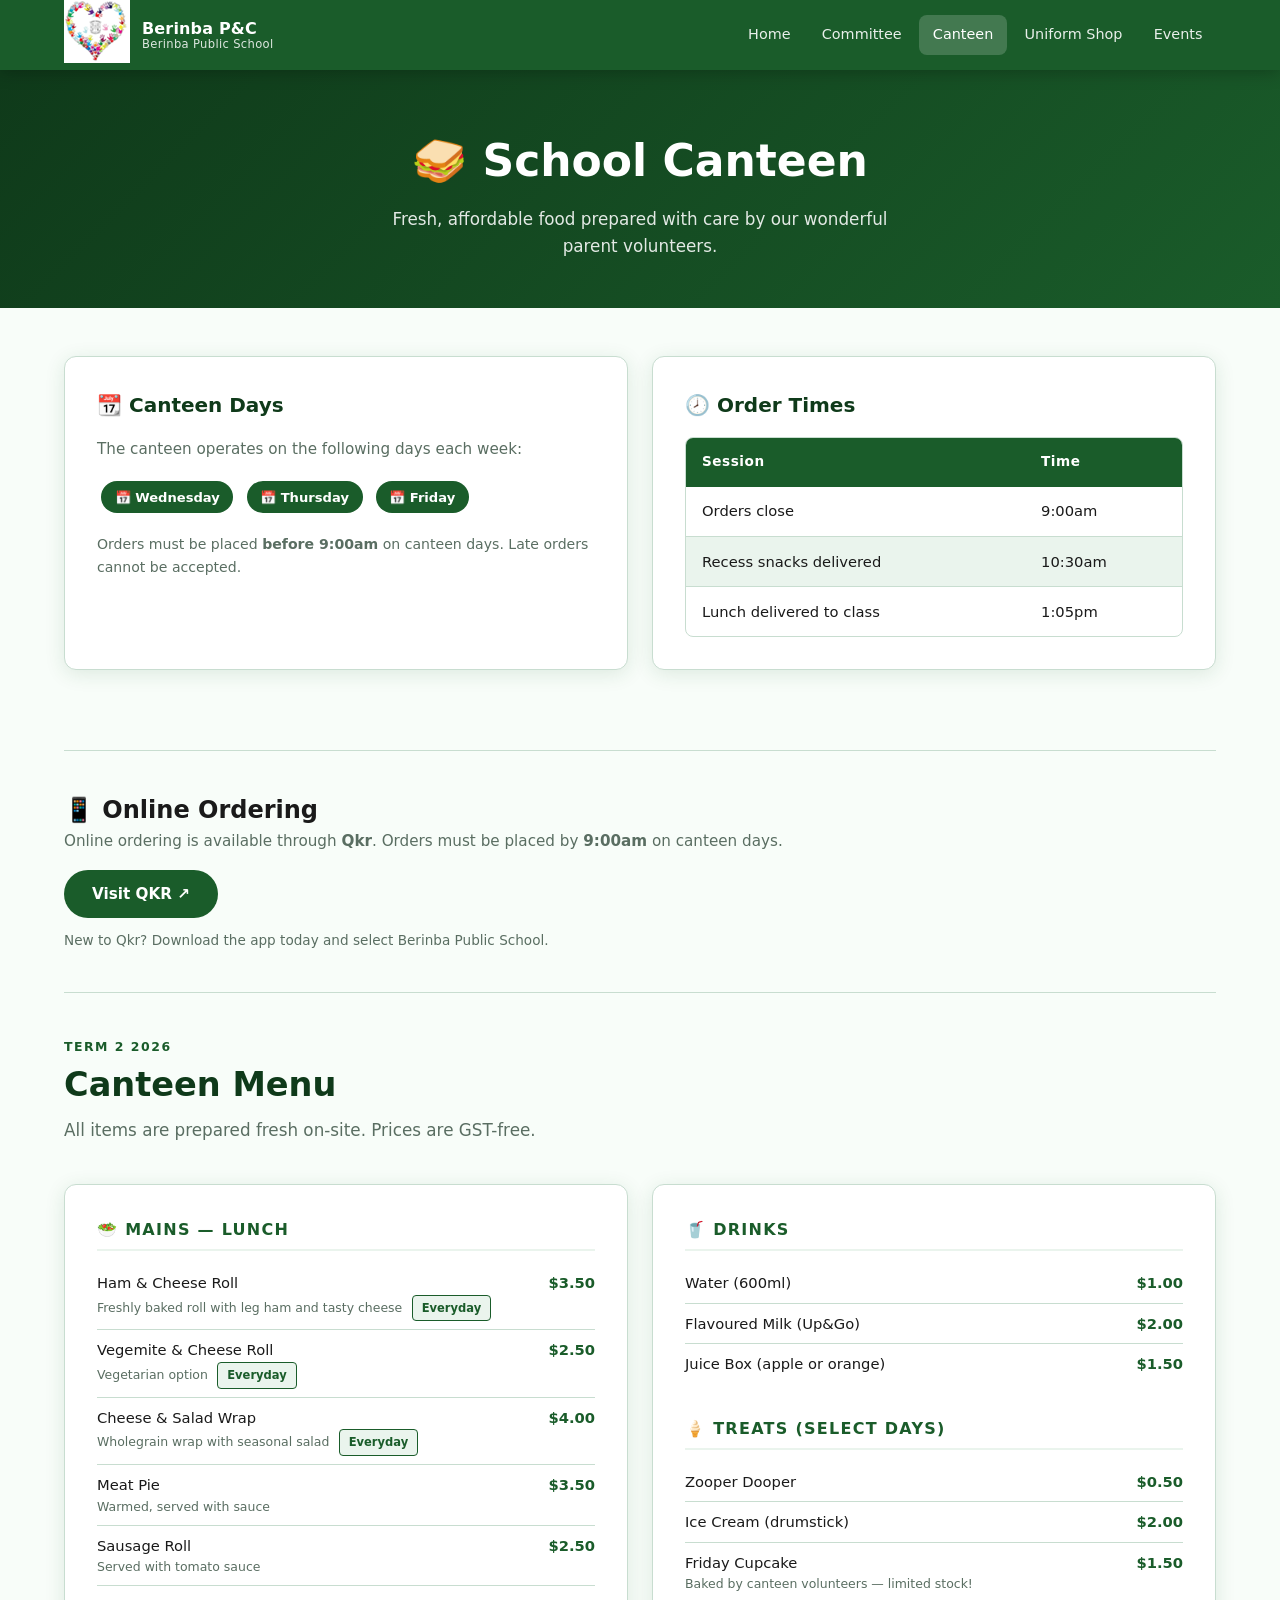
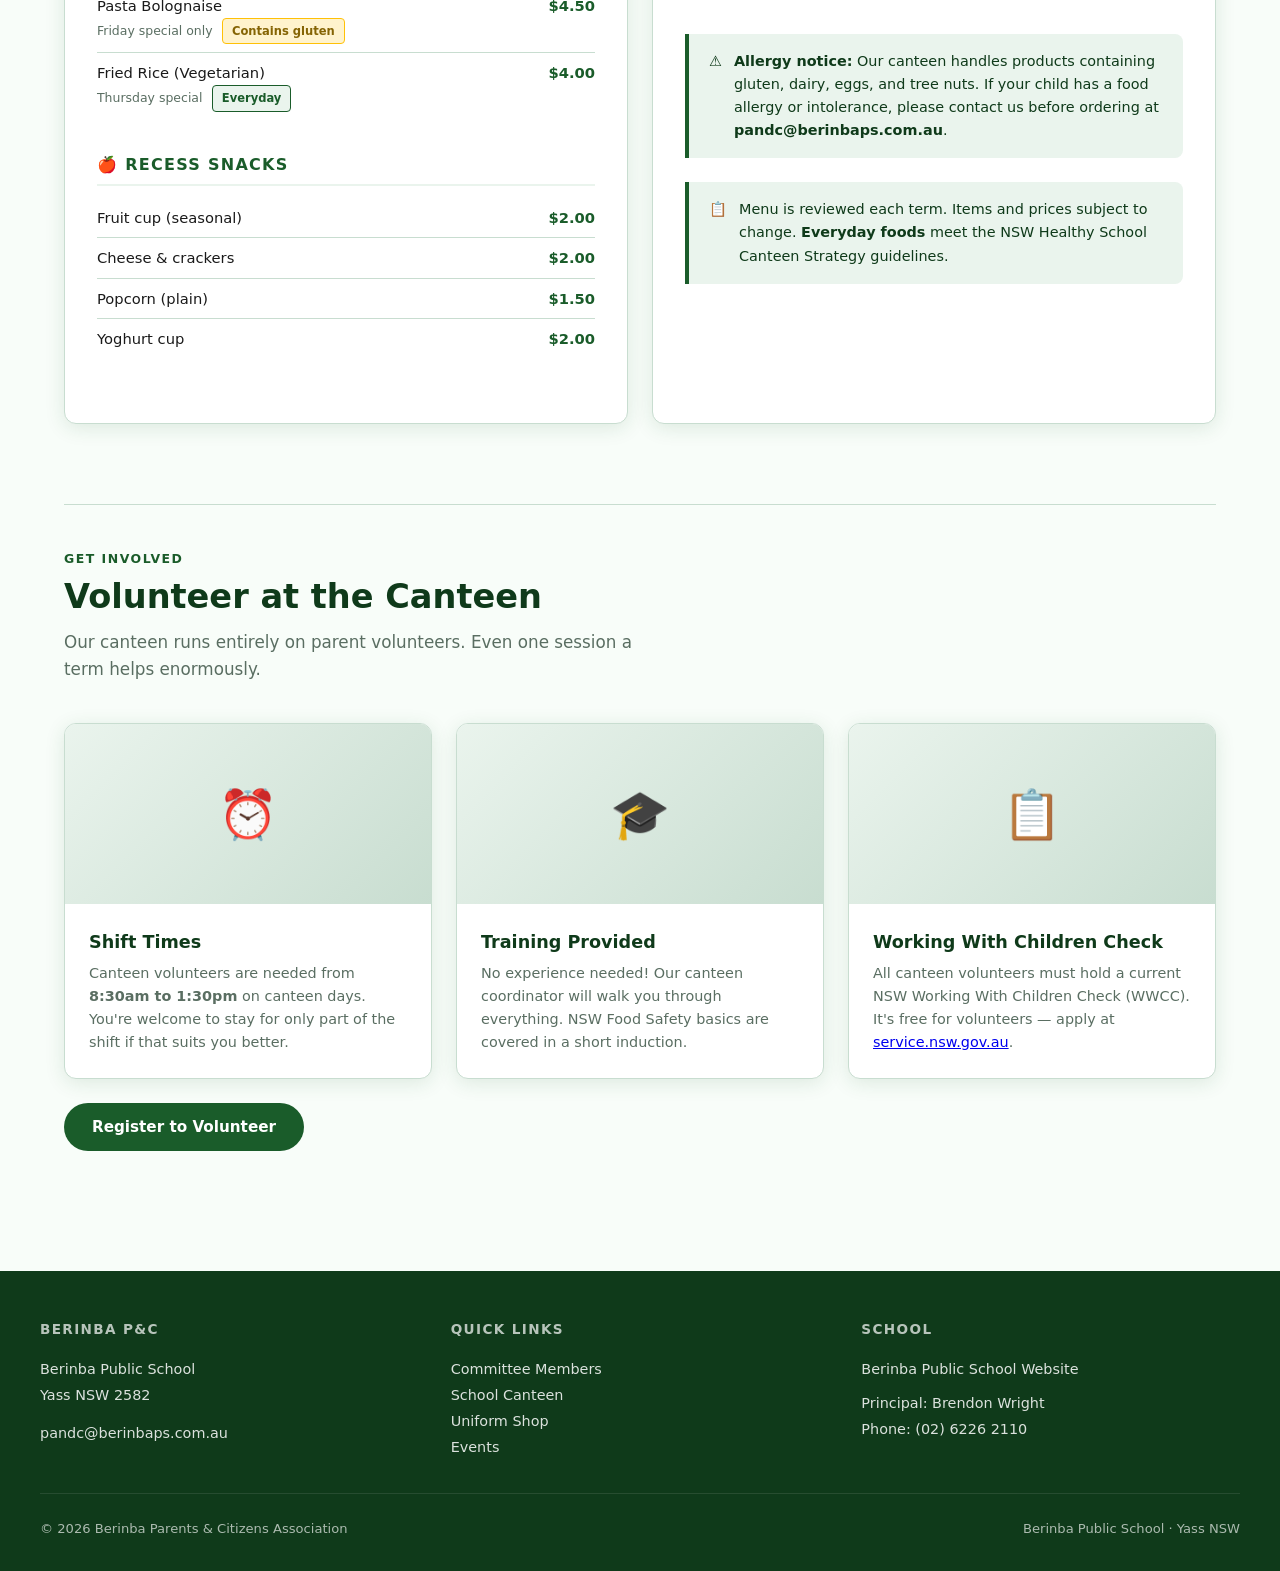
==== commit e772898d: "Update online ordering information and links" ====
--- a/canteen.html
+++ b/canteen.html
@@ -170,11 +170,11 @@
 
         <h2>📱 Online Ordering</h2>
         <p style="color: var(--text-muted); font-size: 0.95rem; margin-bottom: 1rem;">
-          Online ordering is available through <strong>Flexischools</strong>. Orders must be placed by <strong>8:30am</strong> on canteen days.
+          Online ordering is available through <strong>Qkr</strong>. Orders must be placed by <strong>9:00am</strong> on canteen days.
         </p>
-        <a href="#" class="btn btn-green" style="display: inline-flex; margin-bottom: 0.75rem;">Visit Flexischools ↗</a>
+        <a href="https://qkr-store.qkrschool.com/store/#/home" class="btn btn-green" style="display: inline-flex; margin-bottom: 0.75rem;" target="_blank" rel="noopener noreferrer">Visit QKR ↗</a>
         <p style="color: var(--text-muted); font-size: 0.85rem;">
-          New to Flexischools? Ask at the school office for a registration flyer, or email us for help getting set up.
+          New to Qkr? Download the app today and select Berinba Public School.
         </p>
       </div>
     </div>
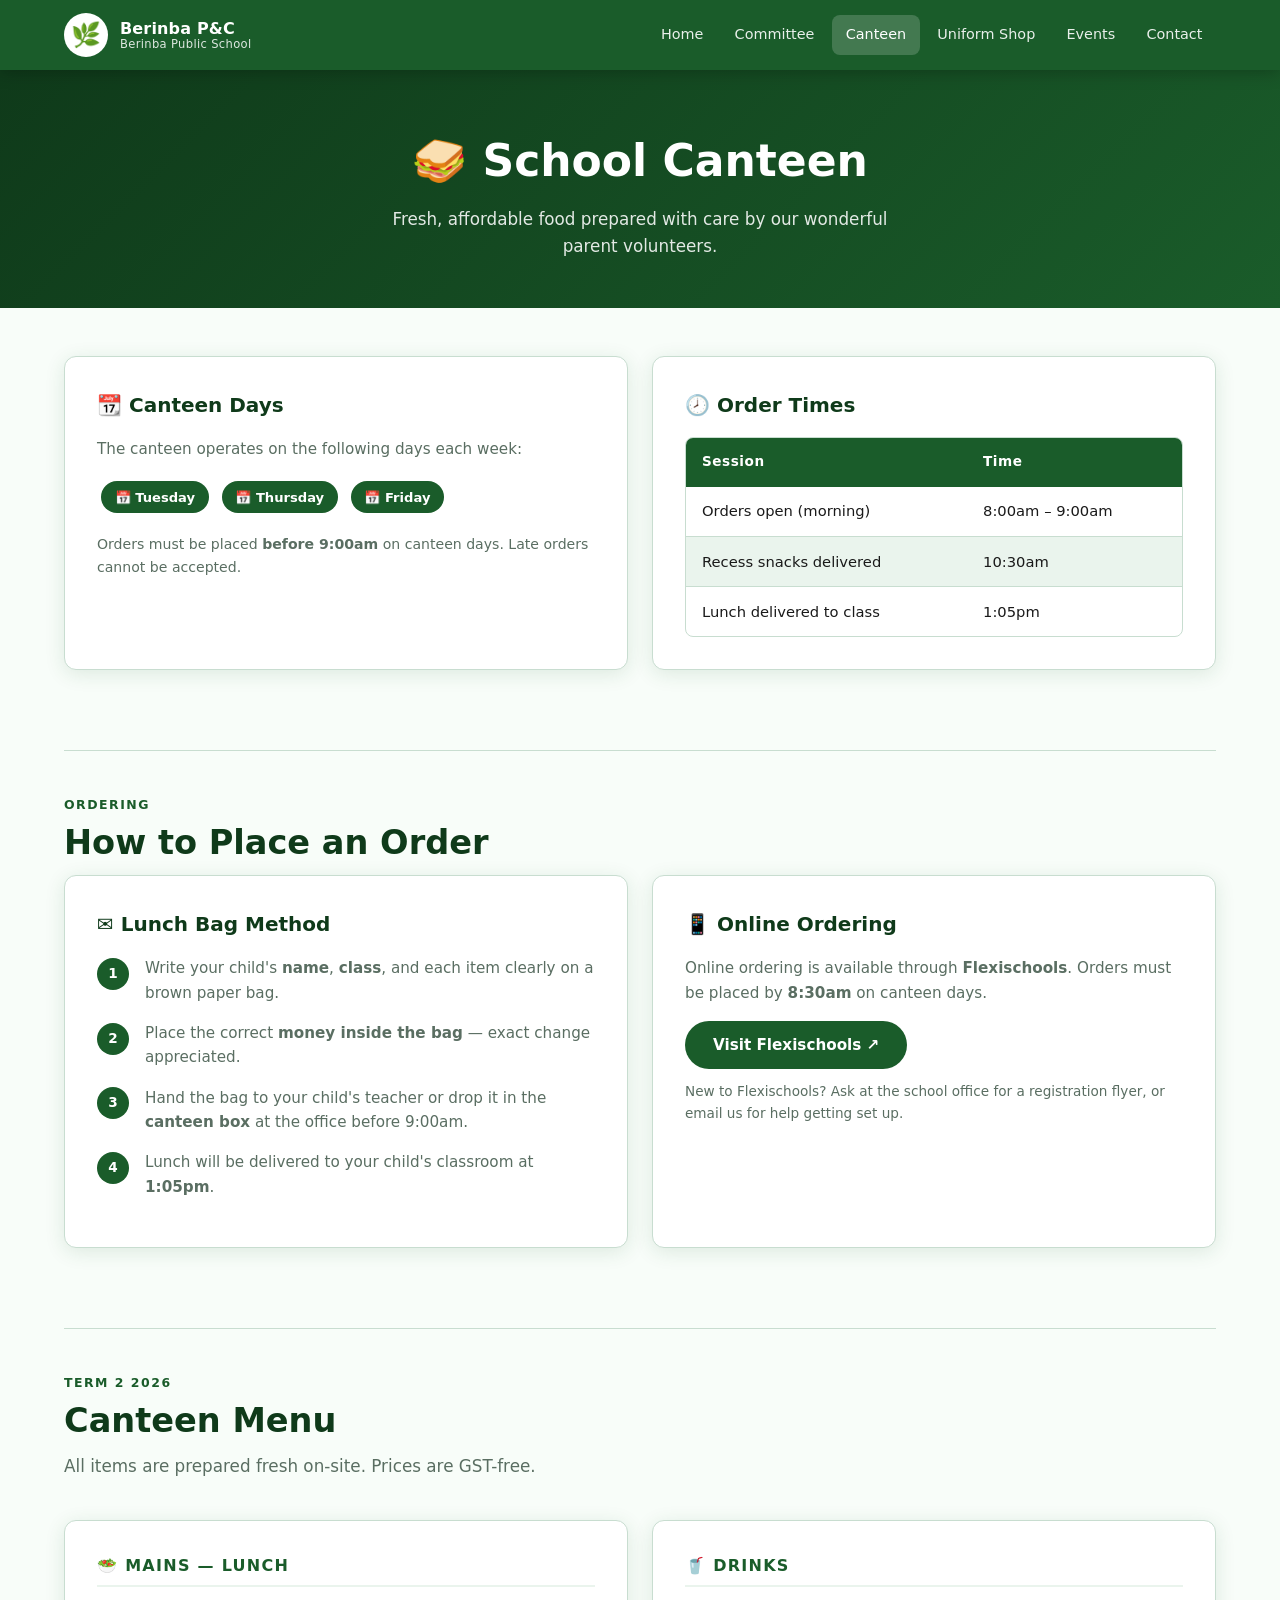
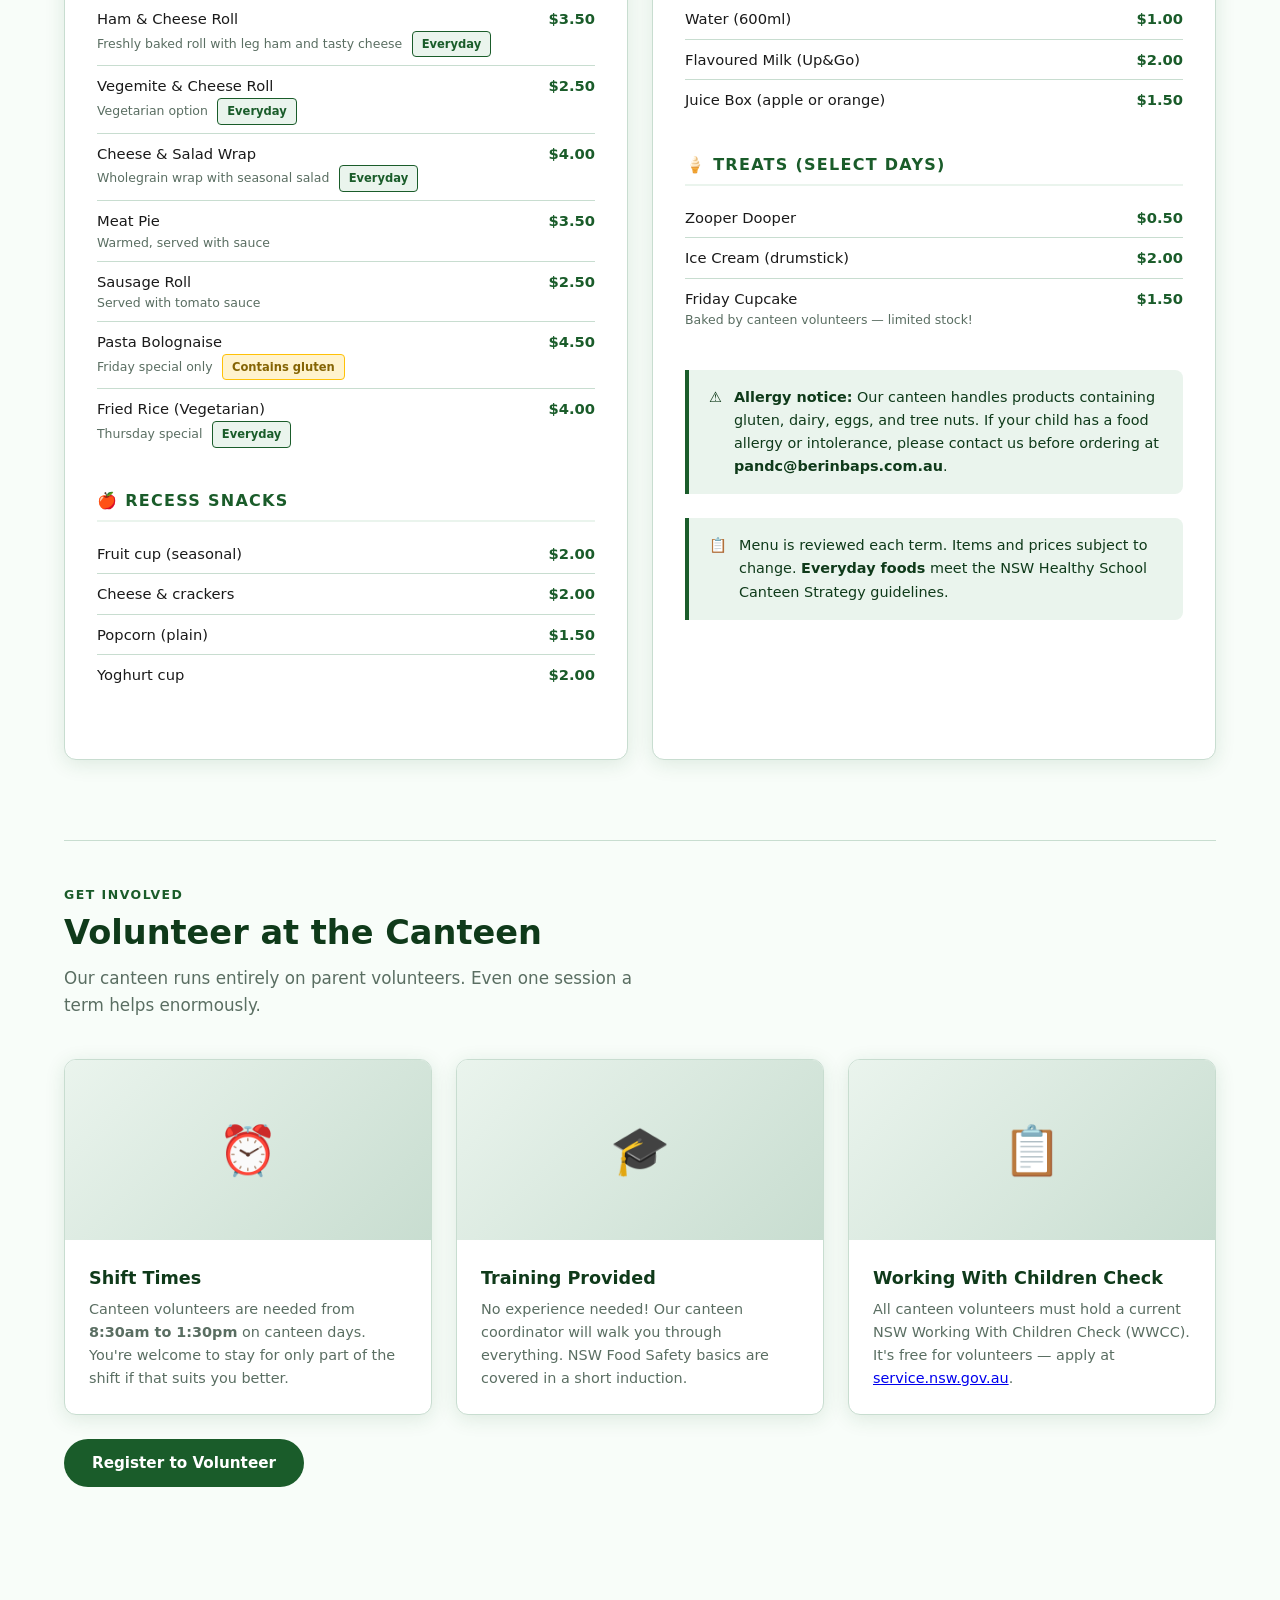
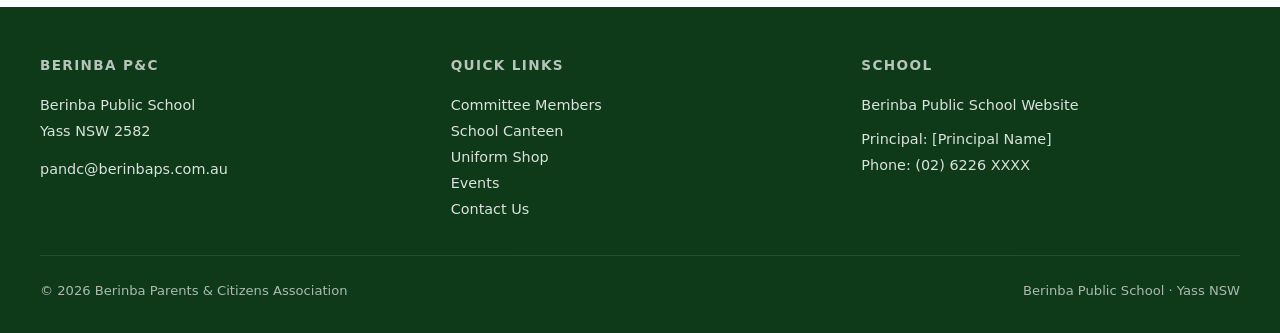
==== commit 4e523f9e: "Add contact/volunteer page and update navigation - New contact.html with enquiry and volunteer form " ====
--- a/canteen.html
+++ b/canteen.html
@@ -104,7 +104,7 @@
 <nav>
   <div class="nav-inner">
     <a href="index.html" class="nav-logo">
-      <div class="nav-logo-item"><img src="photos/pandclogo.png"></div>
+      <div class="nav-logo-icon">🌿</div>
       <div class="nav-logo-text">
         <strong>Berinba P&C</strong>
         <span>Berinba Public School</span>
@@ -119,6 +119,7 @@
       <li><a href="canteen.html" class="active">Canteen</a></li>
       <li><a href="uniform.html">Uniform Shop</a></li>
       <li><a href="events.html">Events</a></li>
+      <li><a href="contact.html">Contact</a></li>
     </ul>
   </div>
 </nav>
@@ -137,7 +138,7 @@
         <h2>📆 Canteen Days</h2>
         <p style="color: var(--text-muted); font-size: 0.95rem; margin-bottom: 1rem;">The canteen operates on the following days each week:</p>
         <div>
-          <span class="day-badge">📅 Wednesday</span>
+          <span class="day-badge">📅 Tuesday</span>
           <span class="day-badge">📅 Thursday</span>
           <span class="day-badge">📅 Friday</span>
         </div>
@@ -154,7 +155,7 @@
               <tr><th>Session</th><th>Time</th></tr>
             </thead>
             <tbody>
-              <tr><td>Orders close</td><td>9:00am</td></tr>
+              <tr><td>Orders open (morning)</td><td>8:00am – 9:00am</td></tr>
               <tr><td>Recess snacks delivered</td><td>10:30am</td></tr>
               <tr><td>Lunch delivered to class</td><td>1:05pm</td></tr>
             </tbody>
@@ -167,14 +168,27 @@
   <div class="divider"></div>
 
   <!-- How to Order -->
-
+  <section class="section">
+    <p class="section-label">Ordering</p>
+    <h2 class="section-title">How to Place an Order</h2>
+    <div class="info-row">
+      <div class="info-block">
+        <h2>✉️ Lunch Bag Method</h2>
+        <ol class="steps">
+          <li><span>Write your child's <strong>name</strong>, <strong>class</strong>, and each item clearly on a brown paper bag.</span></li>
+          <li><span>Place the correct <strong>money inside the bag</strong> — exact change appreciated.</span></li>
+          <li><span>Hand the bag to your child's teacher or drop it in the <strong>canteen box</strong> at the office before 9:00am.</span></li>
+          <li><span>Lunch will be delivered to your child's classroom at <strong>1:05pm</strong>.</span></li>
+        </ol>
+      </div>
+      <div class="info-block">
         <h2>📱 Online Ordering</h2>
         <p style="color: var(--text-muted); font-size: 0.95rem; margin-bottom: 1rem;">
-          Online ordering is available through <strong>Qkr</strong>. Orders must be placed by <strong>9:00am</strong> on canteen days.
+          Online ordering is available through <strong>Flexischools</strong>. Orders must be placed by <strong>8:30am</strong> on canteen days.
         </p>
-        <a href="https://qkr-store.qkrschool.com/store/#/home" class="btn btn-green" style="display: inline-flex; margin-bottom: 0.75rem;" target="_blank" rel="noopener noreferrer">Visit QKR ↗</a>
+        <a href="#" class="btn btn-green" style="display: inline-flex; margin-bottom: 0.75rem;">Visit Flexischools ↗</a>
         <p style="color: var(--text-muted); font-size: 0.85rem;">
-          New to Qkr? Download the app today and select Berinba Public School.
+          New to Flexischools? Ask at the school office for a registration flyer, or email us for help getting set up.
         </p>
       </div>
     </div>
@@ -368,12 +382,13 @@
       <a href="canteen.html">School Canteen</a>
       <a href="uniform.html">Uniform Shop</a>
       <a href="events.html">Events</a>
+      <a href="contact.html">Contact Us</a>
     </div>
     <div class="footer-col">
       <h4>School</h4>
       <a href="https://berinba-p.schools.nsw.gov.au" target="_blank" rel="noopener">Berinba Public School Website</a>
-      <p style="margin-top: 0.5rem;">Principal: Brendon Wright</p>
-      <p>Phone: (02) 6226 2110</p>
+      <p style="margin-top: 0.5rem;">Principal: [Principal Name]</p>
+      <p>Phone: (02) 6226 XXXX</p>
     </div>
   </div>
   <div class="footer-bottom">
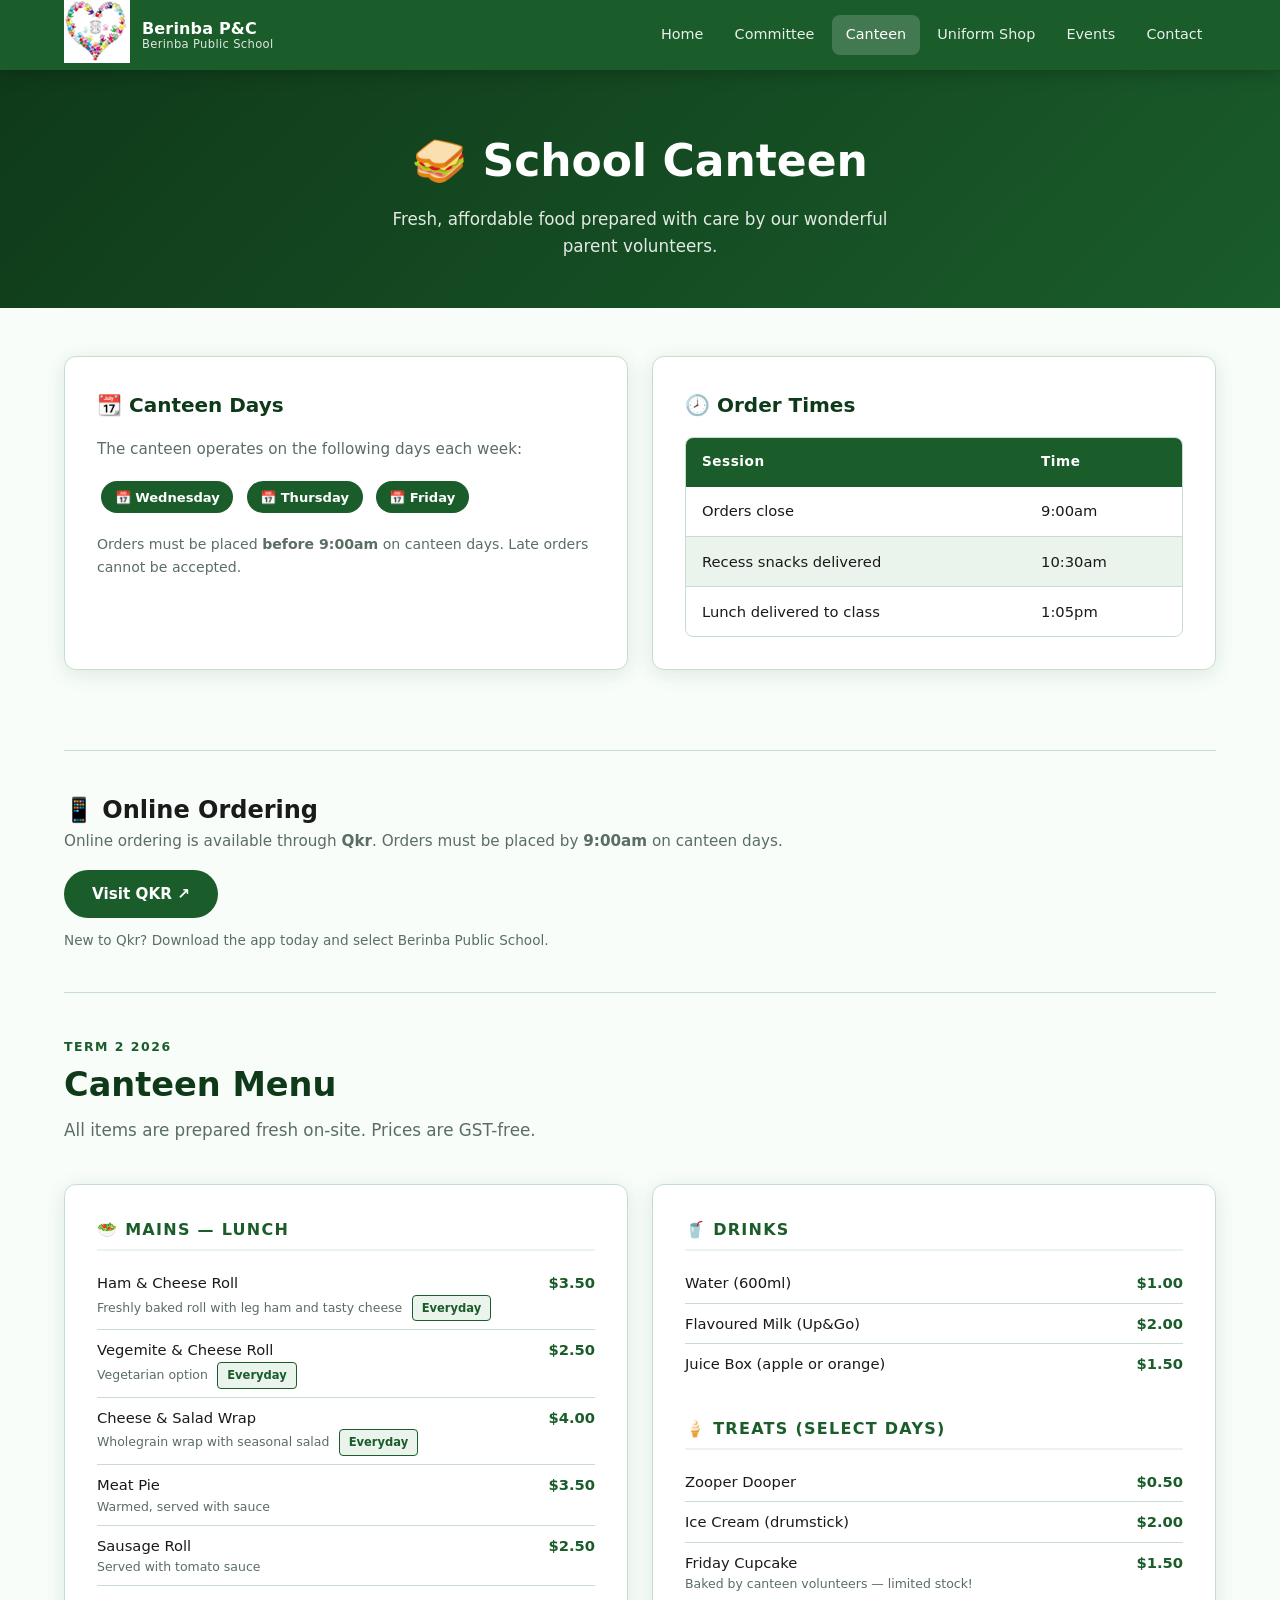
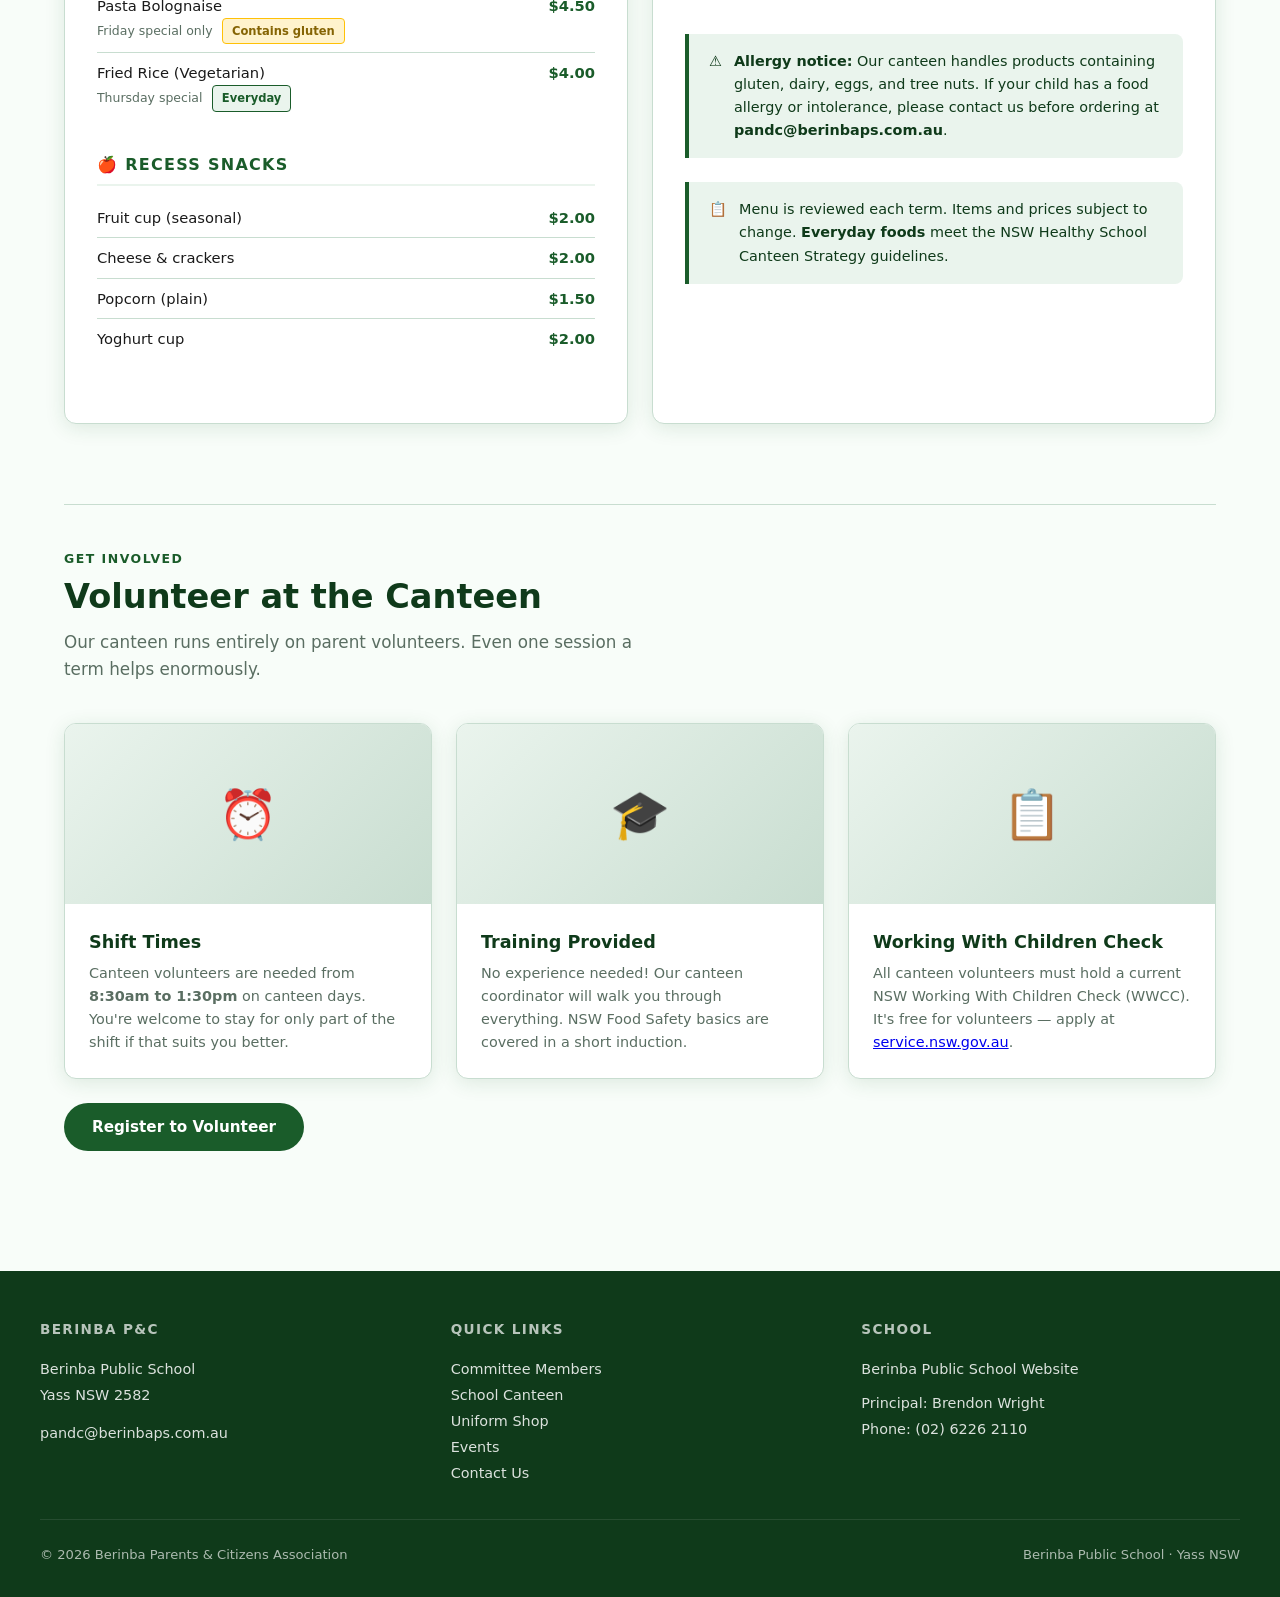
==== commit 4e85ef74: "Merge pull request #2 from bellamant/contact-page Add contact/volunteer page and update navigation" ====
--- a/canteen.html
+++ b/canteen.html
@@ -104,7 +104,7 @@
 <nav>
   <div class="nav-inner">
     <a href="index.html" class="nav-logo">
-      <div class="nav-logo-icon">🌿</div>
+      <div class="nav-logo-item"><img src="photos/pandclogo.png"></div>
       <div class="nav-logo-text">
         <strong>Berinba P&C</strong>
         <span>Berinba Public School</span>
@@ -138,7 +138,7 @@
         <h2>📆 Canteen Days</h2>
         <p style="color: var(--text-muted); font-size: 0.95rem; margin-bottom: 1rem;">The canteen operates on the following days each week:</p>
         <div>
-          <span class="day-badge">📅 Tuesday</span>
+          <span class="day-badge">📅 Wednesday</span>
           <span class="day-badge">📅 Thursday</span>
           <span class="day-badge">📅 Friday</span>
         </div>
@@ -155,7 +155,7 @@
               <tr><th>Session</th><th>Time</th></tr>
             </thead>
             <tbody>
-              <tr><td>Orders open (morning)</td><td>8:00am – 9:00am</td></tr>
+              <tr><td>Orders close</td><td>9:00am</td></tr>
               <tr><td>Recess snacks delivered</td><td>10:30am</td></tr>
               <tr><td>Lunch delivered to class</td><td>1:05pm</td></tr>
             </tbody>
@@ -168,27 +168,14 @@
   <div class="divider"></div>
 
   <!-- How to Order -->
-  <section class="section">
-    <p class="section-label">Ordering</p>
-    <h2 class="section-title">How to Place an Order</h2>
-    <div class="info-row">
-      <div class="info-block">
-        <h2>✉️ Lunch Bag Method</h2>
-        <ol class="steps">
-          <li><span>Write your child's <strong>name</strong>, <strong>class</strong>, and each item clearly on a brown paper bag.</span></li>
-          <li><span>Place the correct <strong>money inside the bag</strong> — exact change appreciated.</span></li>
-          <li><span>Hand the bag to your child's teacher or drop it in the <strong>canteen box</strong> at the office before 9:00am.</span></li>
-          <li><span>Lunch will be delivered to your child's classroom at <strong>1:05pm</strong>.</span></li>
-        </ol>
-      </div>
-      <div class="info-block">
+
         <h2>📱 Online Ordering</h2>
         <p style="color: var(--text-muted); font-size: 0.95rem; margin-bottom: 1rem;">
-          Online ordering is available through <strong>Flexischools</strong>. Orders must be placed by <strong>8:30am</strong> on canteen days.
+          Online ordering is available through <strong>Qkr</strong>. Orders must be placed by <strong>9:00am</strong> on canteen days.
         </p>
-        <a href="#" class="btn btn-green" style="display: inline-flex; margin-bottom: 0.75rem;">Visit Flexischools ↗</a>
+        <a href="https://qkr-store.qkrschool.com/store/#/home" class="btn btn-green" style="display: inline-flex; margin-bottom: 0.75rem;" target="_blank" rel="noopener noreferrer">Visit QKR ↗</a>
         <p style="color: var(--text-muted); font-size: 0.85rem;">
-          New to Flexischools? Ask at the school office for a registration flyer, or email us for help getting set up.
+          New to Qkr? Download the app today and select Berinba Public School.
         </p>
       </div>
     </div>
@@ -387,8 +374,8 @@
     <div class="footer-col">
       <h4>School</h4>
       <a href="https://berinba-p.schools.nsw.gov.au" target="_blank" rel="noopener">Berinba Public School Website</a>
-      <p style="margin-top: 0.5rem;">Principal: [Principal Name]</p>
-      <p>Phone: (02) 6226 XXXX</p>
+      <p style="margin-top: 0.5rem;">Principal: Brendon Wright</p>
+      <p>Phone: (02) 6226 2110</p>
     </div>
   </div>
   <div class="footer-bottom">
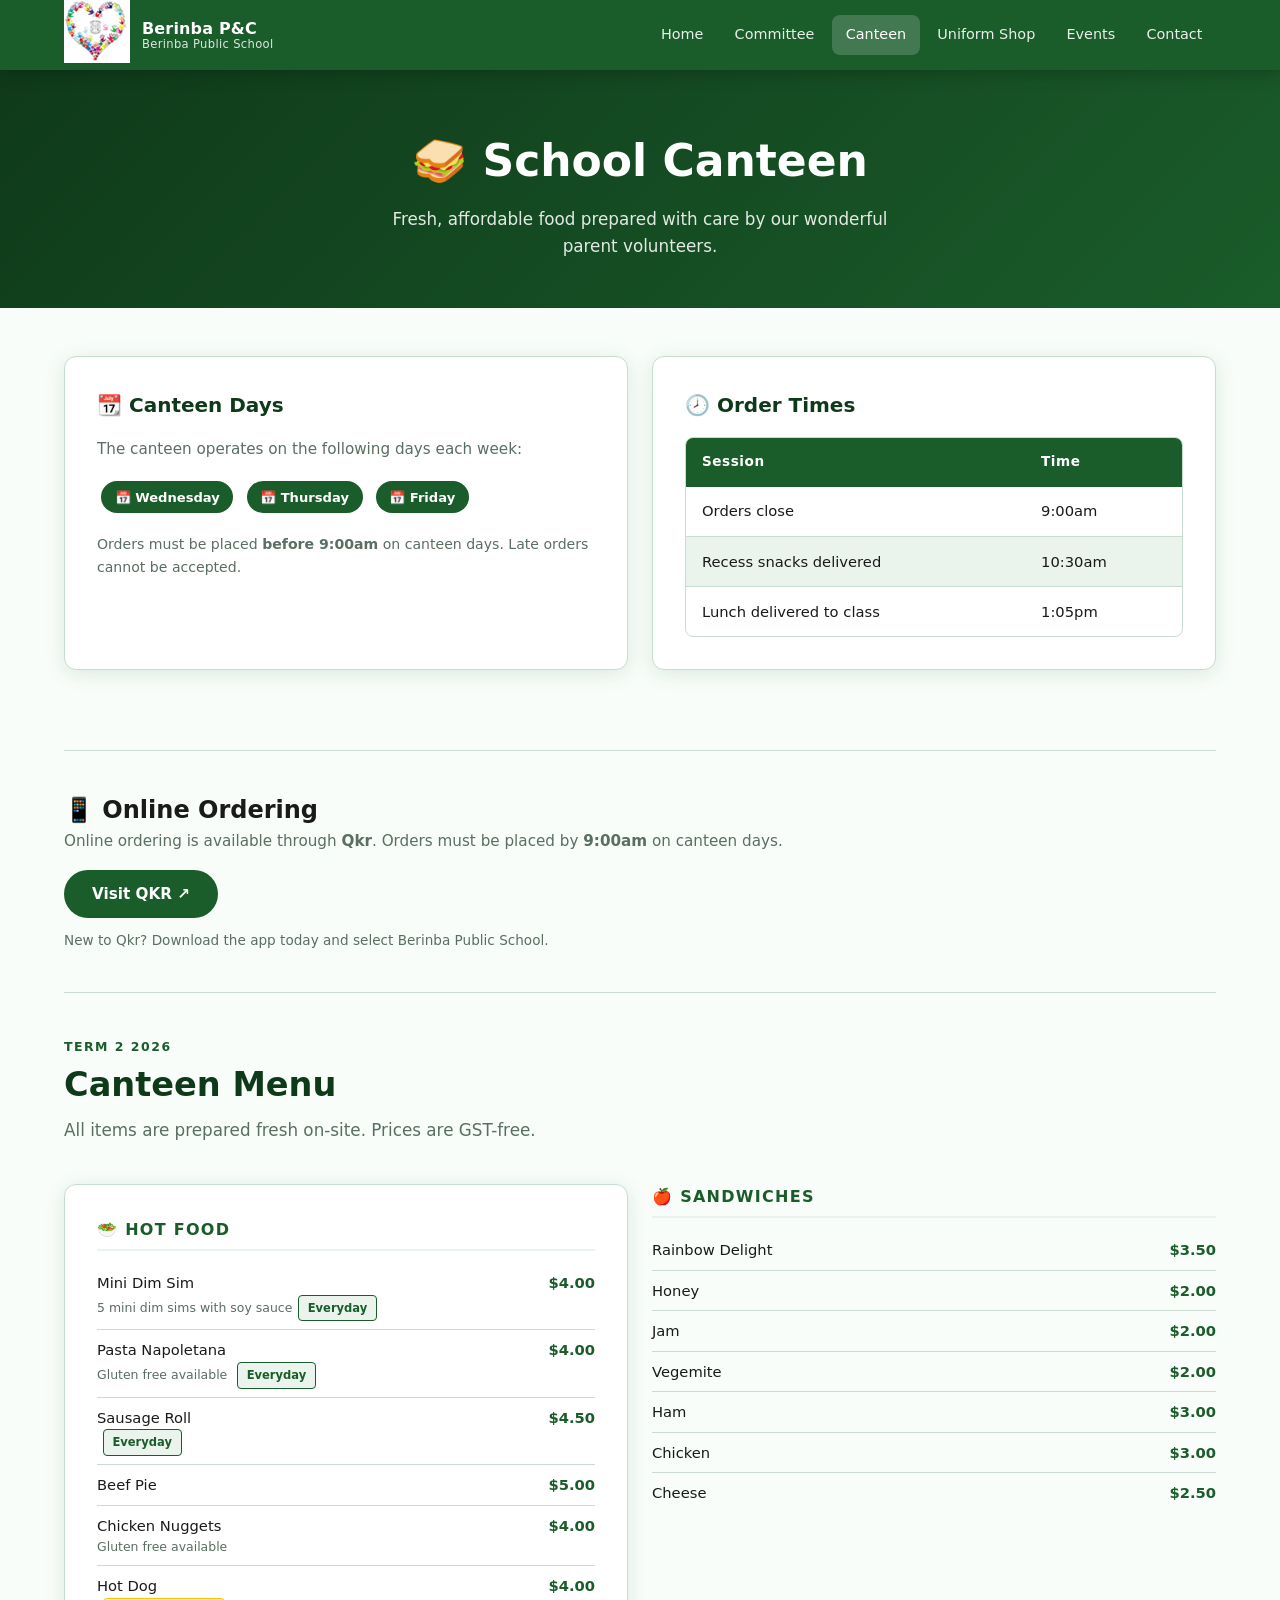
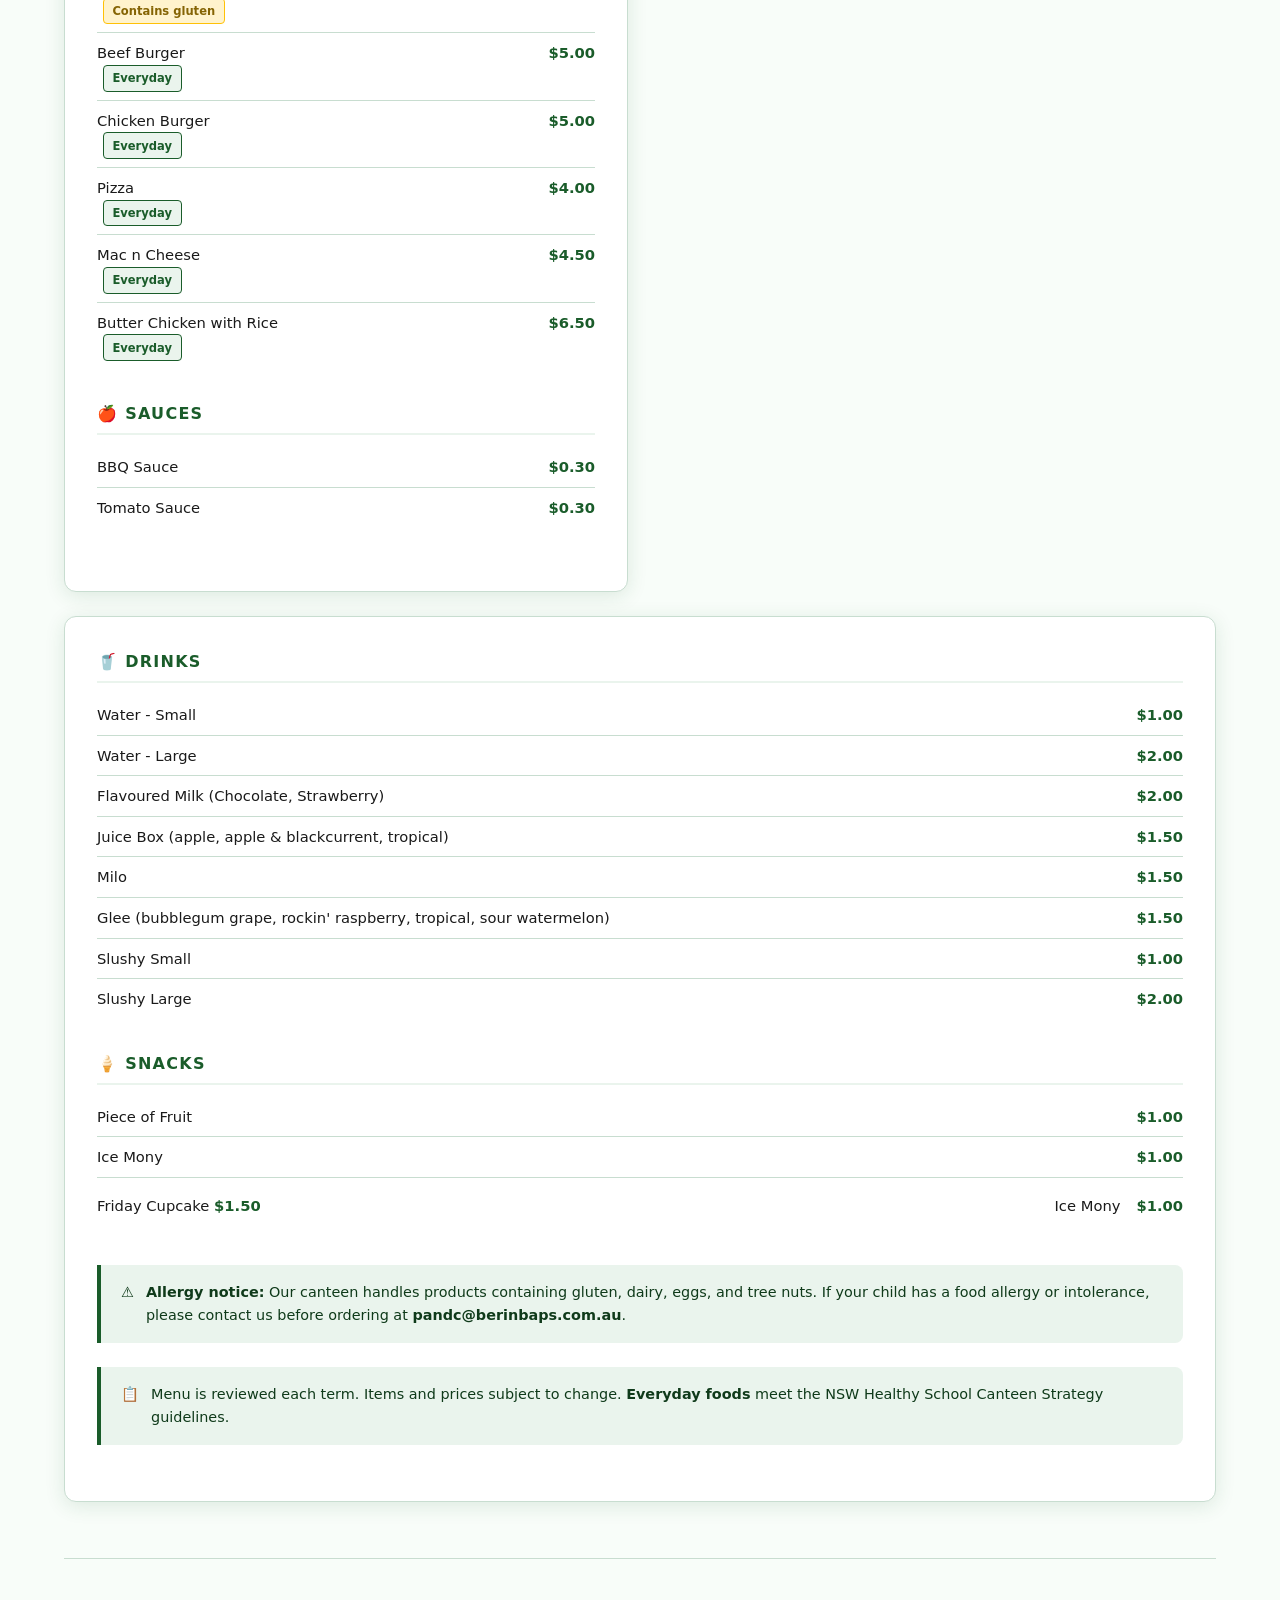
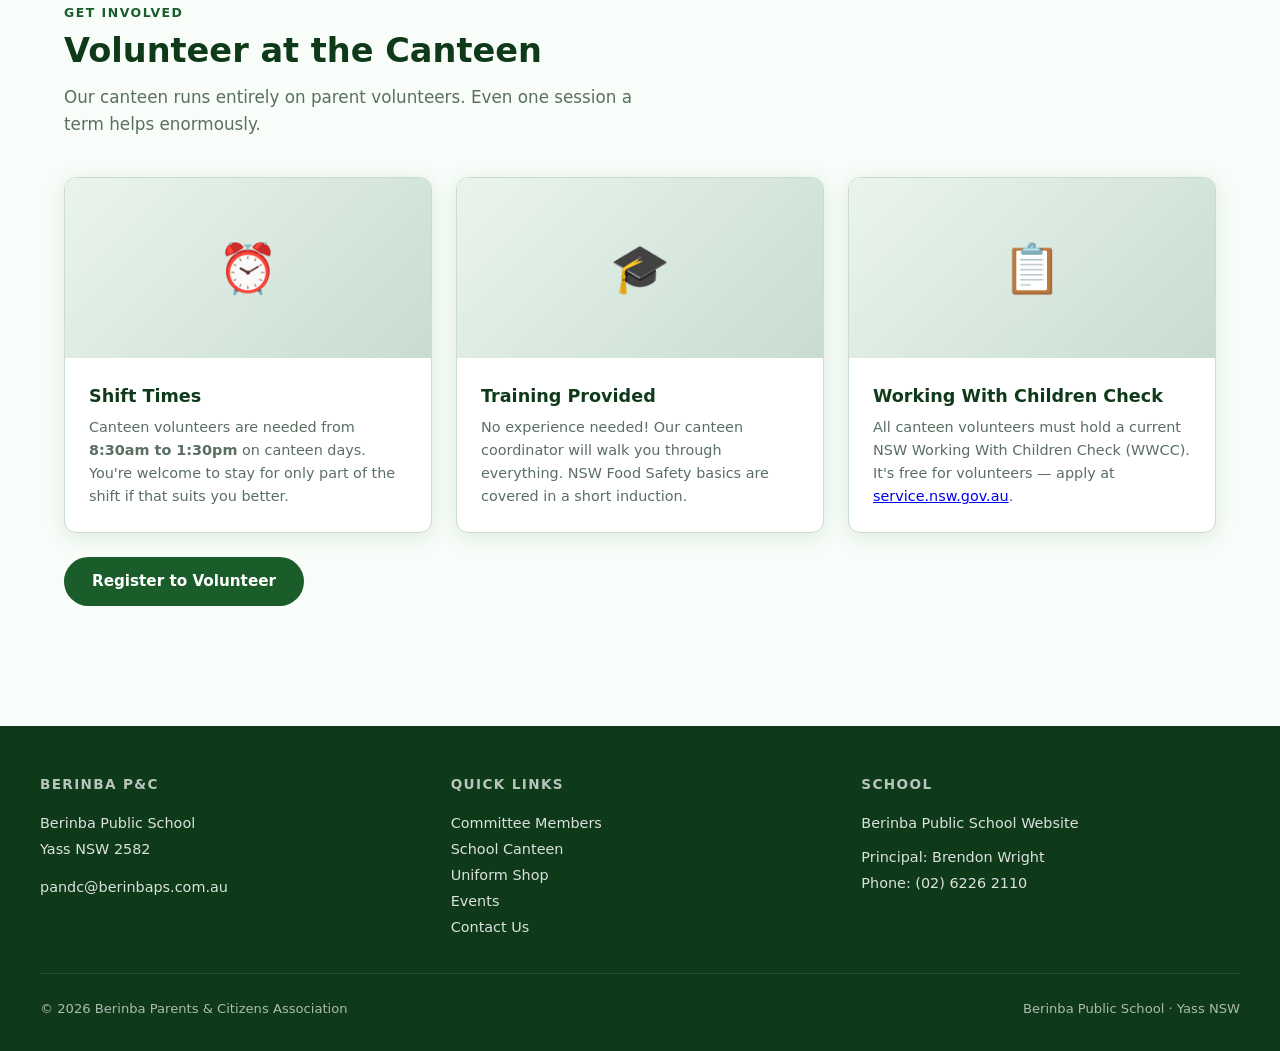
==== commit fe79089e: "Update menu items and prices in canteen.html" ====
--- a/canteen.html
+++ b/canteen.html
@@ -193,75 +193,129 @@
       <!-- Mains -->
       <div class="info-block">
         <div class="menu-section">
-          <h3>🥗 Mains — Lunch</h3>
-          <div class="menu-item">
-            <div>
-              <span class="menu-item-name">Ham & Cheese Roll</span>
-              <span class="menu-item-note">Freshly baked roll with leg ham and tasty cheese <span class="healthy-badge">Everyday</span></span>
-            </div>
+          <h3>🥗 Hot Food</h3>
+          <div class="menu-item">
+            <div>
+              <span class="menu-item-name">Mini Dim Sim</span>
+              <span class="menu-item-note">5 mini dim sims with soy sauce<span class="healthy-badge">Everyday</span></span>
+            </div>
+            <span class="menu-item-price">$4.00</span>
+          </div>
+          <div class="menu-item">
+            <div>
+              <span class="menu-item-name">Pasta Napoletana</span>
+              <span class="menu-item-note">Gluten free available <span class="healthy-badge">Everyday</span></span>
+            </div>
+            <span class="menu-item-price">$4.00</span>
+          </div>
+          <div class="menu-item">
+            <div>
+              <span class="menu-item-name">Sausage Roll</span>
+              <span class="menu-item-note"> <span class="healthy-badge">Everyday</span></span>
+            </div>
+            <span class="menu-item-price">$4.50</span>
+          </div>
+          <div class="menu-item">
+            <div>
+              <span class="menu-item-name">Beef Pie</span>
+              <span class="menu-item-note"> </span>
+            </div>
+            <span class="menu-item-price">$5.00</span>
+          </div>
+          <div class="menu-item">
+            <div>
+              <span class="menu-item-name">Chicken Nuggets</span>
+              <span class="menu-item-note">Gluten free available</span>
+            </div>
+            <span class="menu-item-price">$4.00</span>
+          </div>
+          <div class="menu-item">
+            <div>
+              <span class="menu-item-name">Hot Dog</span>
+              <span class="menu-item-note"> <span class="allergen-badge">Contains gluten</span></span>
+            </div>
+            <span class="menu-item-price">$4.00</span>
+          </div>
+          <div class="menu-item">
+            <div>
+              <span class="menu-item-name">Beef Burger</span>
+              <span class="menu-item-note"><span class="healthy-badge">Everyday</span></span>
+            </div>
+            <span class="menu-item-price">$5.00</span>
+          </div>
+          <div class="menu-item">
+            <div>
+              <span class="menu-item-name">Chicken Burger</span>
+              <span class="menu-item-note"><span class="healthy-badge">Everyday</span></span>
+            </div>
+            <span class="menu-item-price">$5.00</span>
+          </div>
+          <div class="menu-item">
+            <div>
+              <span class="menu-item-name">Pizza</span>
+              <span class="menu-item-note"><span class="healthy-badge">Everyday</span></span>
+            </div>
+            <span class="menu-item-price">$4.00</span>
+          </div>
+          <div class="menu-item">
+            <div>
+              <span class="menu-item-name">Mac n Cheese</span>
+              <span class="menu-item-note"><span class="healthy-badge">Everyday</span></span>
+            </div>
+            <span class="menu-item-price">$4.50</span>
+          </div>
+          <div class="menu-item">
+            <div>
+              <span class="menu-item-name">Butter Chicken with Rice</span>
+              <span class="menu-item-note"><span class="healthy-badge">Everyday</span></span>
+            </div>
+            <span class="menu-item-price">$6.50</span>
+          </div>
+        </div>
+
+        
+      <div class="menu-section">
+          <h3>🍎 Sauces</h3>
+          <div class="menu-item">
+            <span class="menu-item-name">BBQ Sauce</span>
+            <span class="menu-item-price">$0.30</span>
+          </div>
+          <div class="menu-item">
+            <span class="menu-item-name">Tomato Sauce</span>
+            <span class="menu-item-price">$0.30</span>
+          </div>
+        </div>
+      </div>
+
+        <div class="menu-section">
+          <h3>🍎 Sandwiches</h3>
+          <div class="menu-item">
+            <span class="menu-item-name">Rainbow Delight</span>
             <span class="menu-item-price">$3.50</span>
           </div>
           <div class="menu-item">
-            <div>
-              <span class="menu-item-name">Vegemite & Cheese Roll</span>
-              <span class="menu-item-note">Vegetarian option <span class="healthy-badge">Everyday</span></span>
-            </div>
+            <span class="menu-item-name">Honey</span>
+            <span class="menu-item-price">$2.00</span>
+          </div>
+          <div class="menu-item">
+            <span class="menu-item-name">Jam</span>
+            <span class="menu-item-price">$2.00</span>
+          </div>
+          <div class="menu-item">
+            <span class="menu-item-name">Vegemite</span>
+            <span class="menu-item-price">$2.00</span>
+          </div>
+          <div class="menu-item">
+            <span class="menu-item-name">Ham</span>
+            <span class="menu-item-price">$3.00</span>
+          </div>
+          <div class="menu-item">
+            <span class="menu-item-name">Chicken</span>
+            <span class="menu-item-price">$3.00</span>
+          </div>
+          <div class="menu-item">
+            <span class="menu-item-name">Cheese</span>
             <span class="menu-item-price">$2.50</span>
-          </div>
-          <div class="menu-item">
-            <div>
-              <span class="menu-item-name">Cheese & Salad Wrap</span>
-              <span class="menu-item-note">Wholegrain wrap with seasonal salad <span class="healthy-badge">Everyday</span></span>
-            </div>
-            <span class="menu-item-price">$4.00</span>
-          </div>
-          <div class="menu-item">
-            <div>
-              <span class="menu-item-name">Meat Pie</span>
-              <span class="menu-item-note">Warmed, served with sauce</span>
-            </div>
-            <span class="menu-item-price">$3.50</span>
-          </div>
-          <div class="menu-item">
-            <div>
-              <span class="menu-item-name">Sausage Roll</span>
-              <span class="menu-item-note">Served with tomato sauce</span>
-            </div>
-            <span class="menu-item-price">$2.50</span>
-          </div>
-          <div class="menu-item">
-            <div>
-              <span class="menu-item-name">Pasta Bolognaise</span>
-              <span class="menu-item-note">Friday special only <span class="allergen-badge">Contains gluten</span></span>
-            </div>
-            <span class="menu-item-price">$4.50</span>
-          </div>
-          <div class="menu-item">
-            <div>
-              <span class="menu-item-name">Fried Rice (Vegetarian)</span>
-              <span class="menu-item-note">Thursday special <span class="healthy-badge">Everyday</span></span>
-            </div>
-            <span class="menu-item-price">$4.00</span>
-          </div>
-        </div>
-
-        <div class="menu-section">
-          <h3>🍎 Recess Snacks</h3>
-          <div class="menu-item">
-            <span class="menu-item-name">Fruit cup (seasonal)</span>
-            <span class="menu-item-price">$2.00</span>
-          </div>
-          <div class="menu-item">
-            <span class="menu-item-name">Cheese & crackers</span>
-            <span class="menu-item-price">$2.00</span>
-          </div>
-          <div class="menu-item">
-            <span class="menu-item-name">Popcorn (plain)</span>
-            <span class="menu-item-price">$1.50</span>
-          </div>
-          <div class="menu-item">
-            <span class="menu-item-name">Yoghurt cup</span>
-            <span class="menu-item-price">$2.00</span>
           </div>
         </div>
       </div>
@@ -271,35 +325,58 @@
         <div class="menu-section">
           <h3>🥤 Drinks</h3>
           <div class="menu-item">
-            <span class="menu-item-name">Water (600ml)</span>
+            <span class="menu-item-name">Water - Small</span>
             <span class="menu-item-price">$1.00</span>
           </div>
           <div class="menu-item">
-            <span class="menu-item-name">Flavoured Milk (Up&Go)</span>
-            <span class="menu-item-price">$2.00</span>
-          </div>
-          <div class="menu-item">
-            <span class="menu-item-name">Juice Box (apple or orange)</span>
+            <span class="menu-item-name">Water - Large</span>
+            <span class="menu-item-price">$2.00</span>
+          </div>
+          <div class="menu-item">
+            <span class="menu-item-name">Flavoured Milk (Chocolate, Strawberry)</span>
+            <span class="menu-item-price">$2.00</span>
+          </div>
+          <div class="menu-item">
+            <span class="menu-item-name">Juice Box (apple, apple & blackcurrent, tropical)</span>
             <span class="menu-item-price">$1.50</span>
           </div>
+          <div class="menu-item">
+            <span class="menu-item-name">Milo</span>
+            <span class="menu-item-price">$1.50</span>
+          </div>
+          <div class="menu-item">
+            <span class="menu-item-name">Glee (bubblegum grape, rockin' raspberry, tropical, sour watermelon)</span>
+            <span class="menu-item-price">$1.50</span>
+          </div>
+          <div class="menu-item">
+            <span class="menu-item-name">Slushy Small</span>
+            <span class="menu-item-price">$1.00</span>
+          </div>
+          <div class="menu-item">
+            <span class="menu-item-name">Slushy Large</span>
+            <span class="menu-item-price">$2.00</span>
+          </div>
         </div>
 
         <div class="menu-section">
-          <h3>🍦 Treats (select days)</h3>
-          <div class="menu-item">
-            <span class="menu-item-name">Zooper Dooper</span>
-            <span class="menu-item-price">$0.50</span>
-          </div>
-          <div class="menu-item">
-            <span class="menu-item-name">Ice Cream (drumstick)</span>
-            <span class="menu-item-price">$2.00</span>
+          <h3>🍦 Snacks </h3>
+          <div class="menu-item">
+            <span class="menu-item-name">Piece of Fruit</span>
+            <span class="menu-item-price">$1.00</span>
+          </div>
+          <div class="menu-item">
+            <span class="menu-item-name">Ice Mony</span>
+            <span class="menu-item-price">$1.00</span>
           </div>
           <div class="menu-item">
             <div>
               <span class="menu-item-name">Friday Cupcake</span>
-              <span class="menu-item-note">Baked by canteen volunteers — limited stock!</span>
-            </div>
-            <span class="menu-item-price">$1.50</span>
+              <span class="menu-item-price">$1.50</span>
+            </div>
+            <div class="menu-item">
+              <span class="menu-item-name">Ice Mony</span>
+              <span class="menu-item-price">$1.00</span>
+            </div>
           </div>
         </div>
 
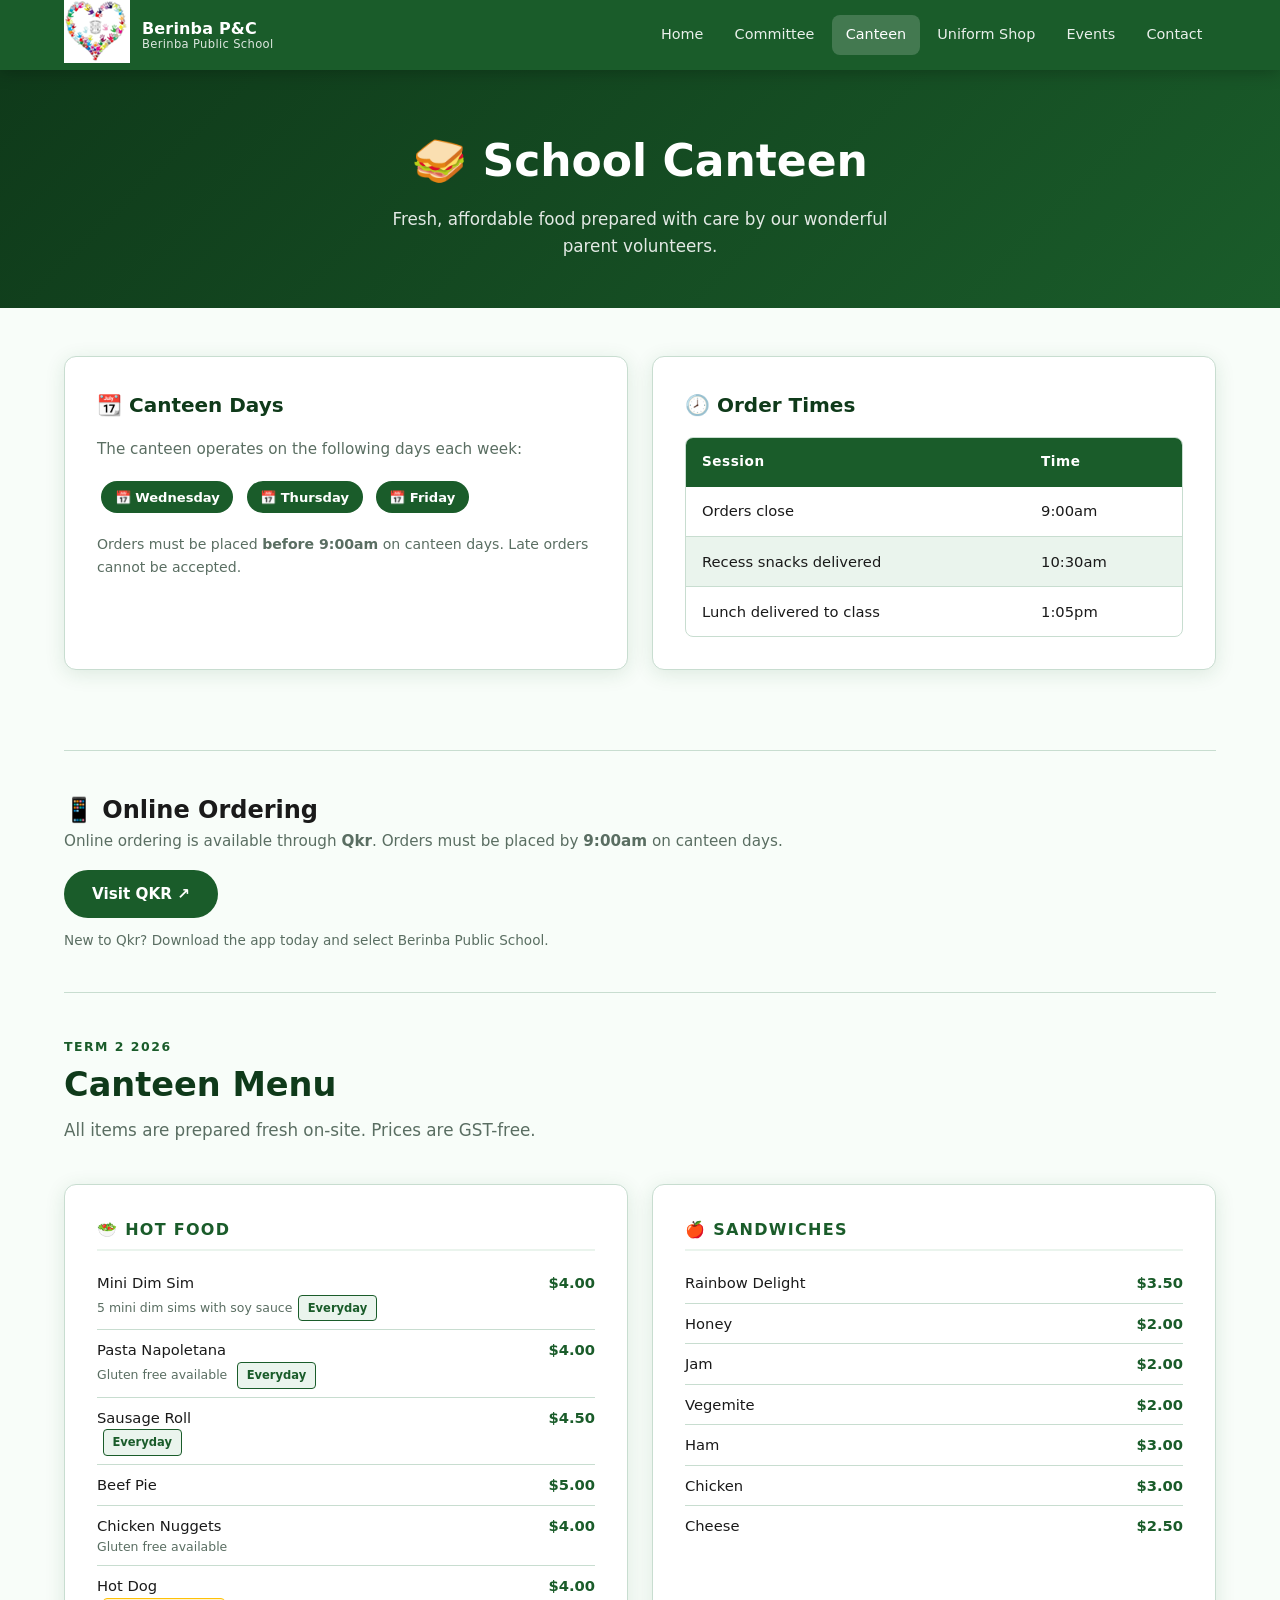
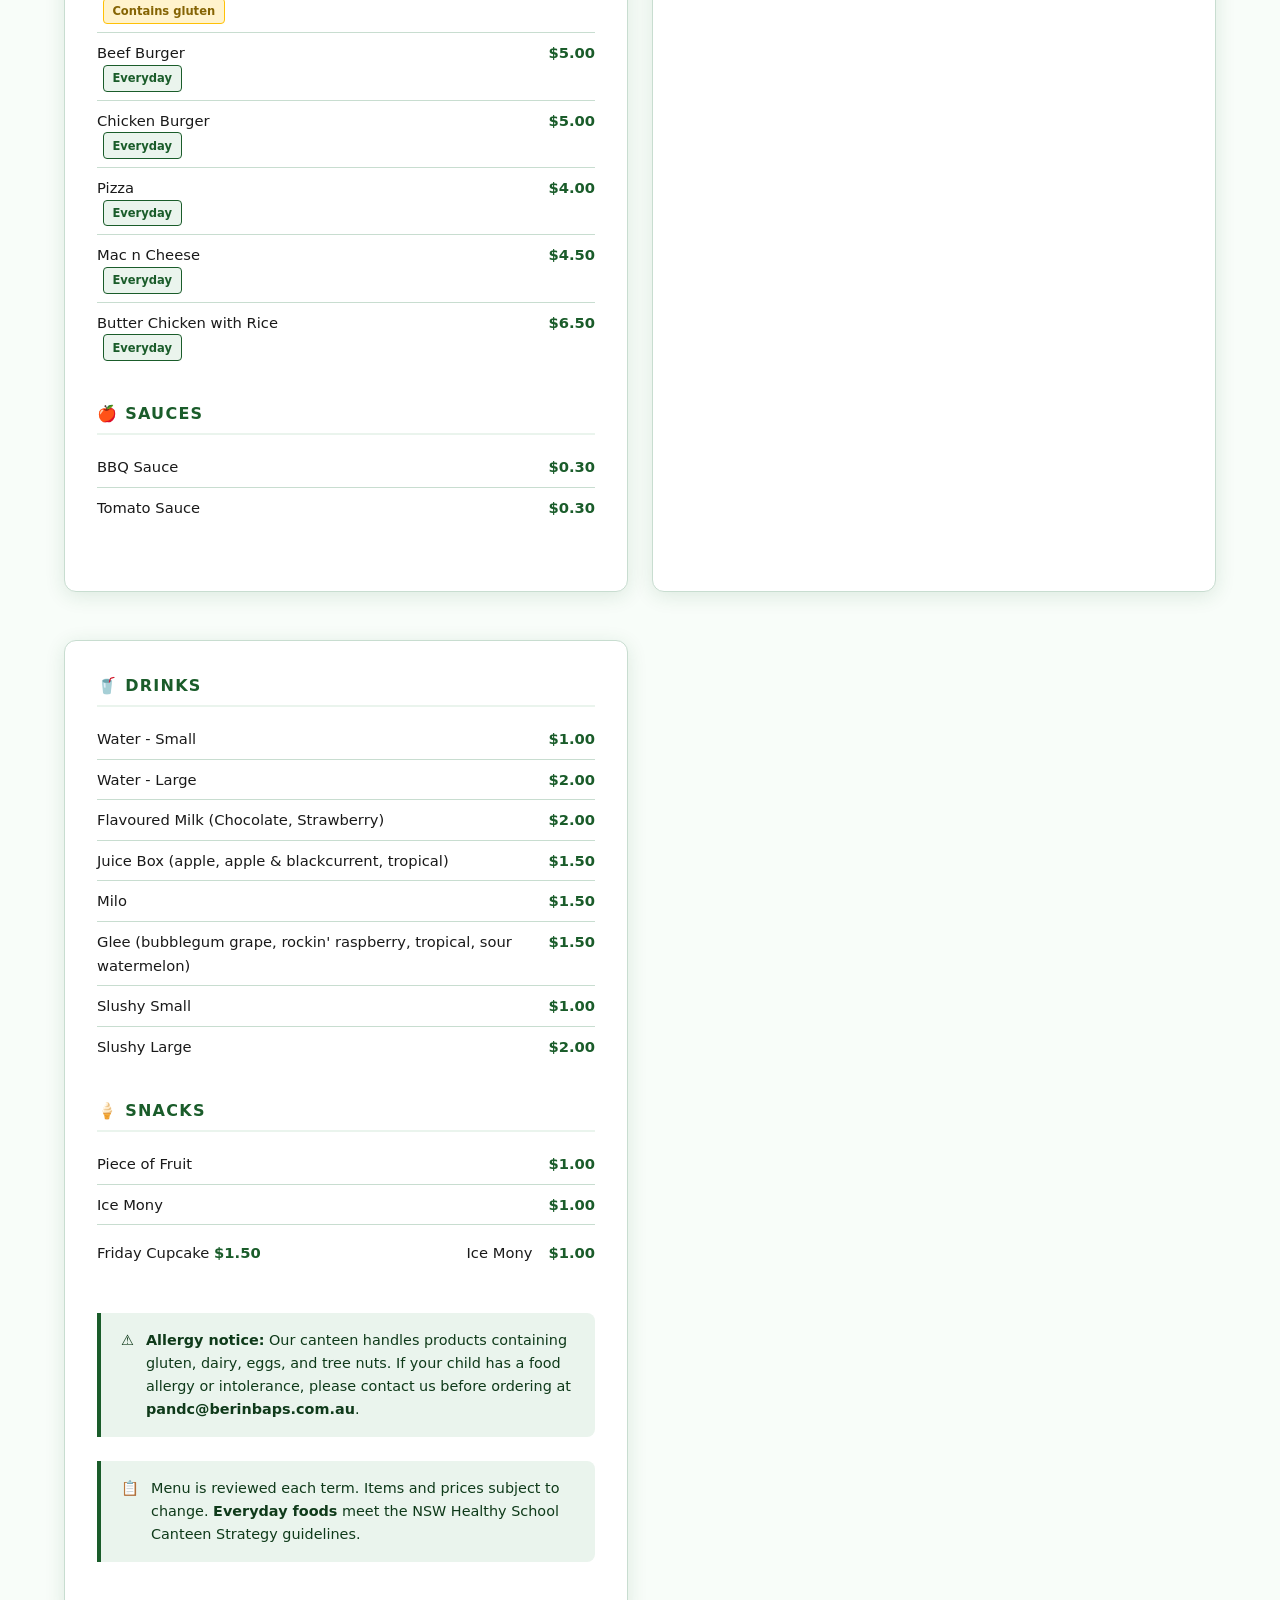
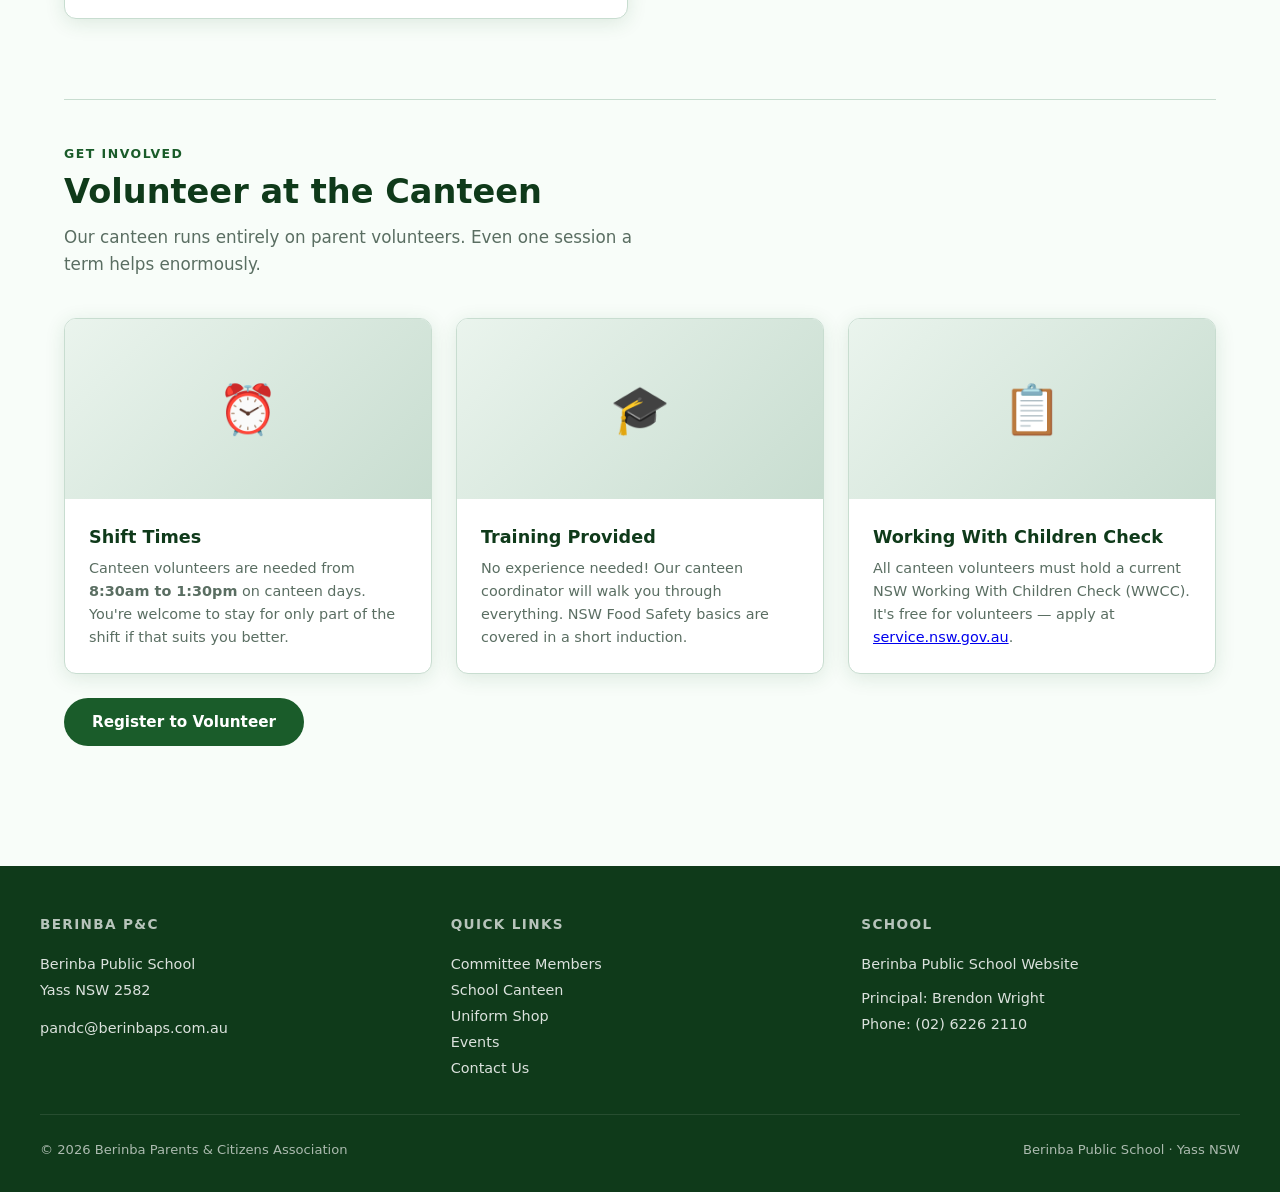
==== commit 20db9a36: "Update canteen.html" ====
--- a/canteen.html
+++ b/canteen.html
@@ -287,6 +287,8 @@
         </div>
       </div>
 
+      <!-- Sandwiches -->
+      <div class="info-block">
         <div class="menu-section">
           <h3>🍎 Sandwiches</h3>
           <div class="menu-item">
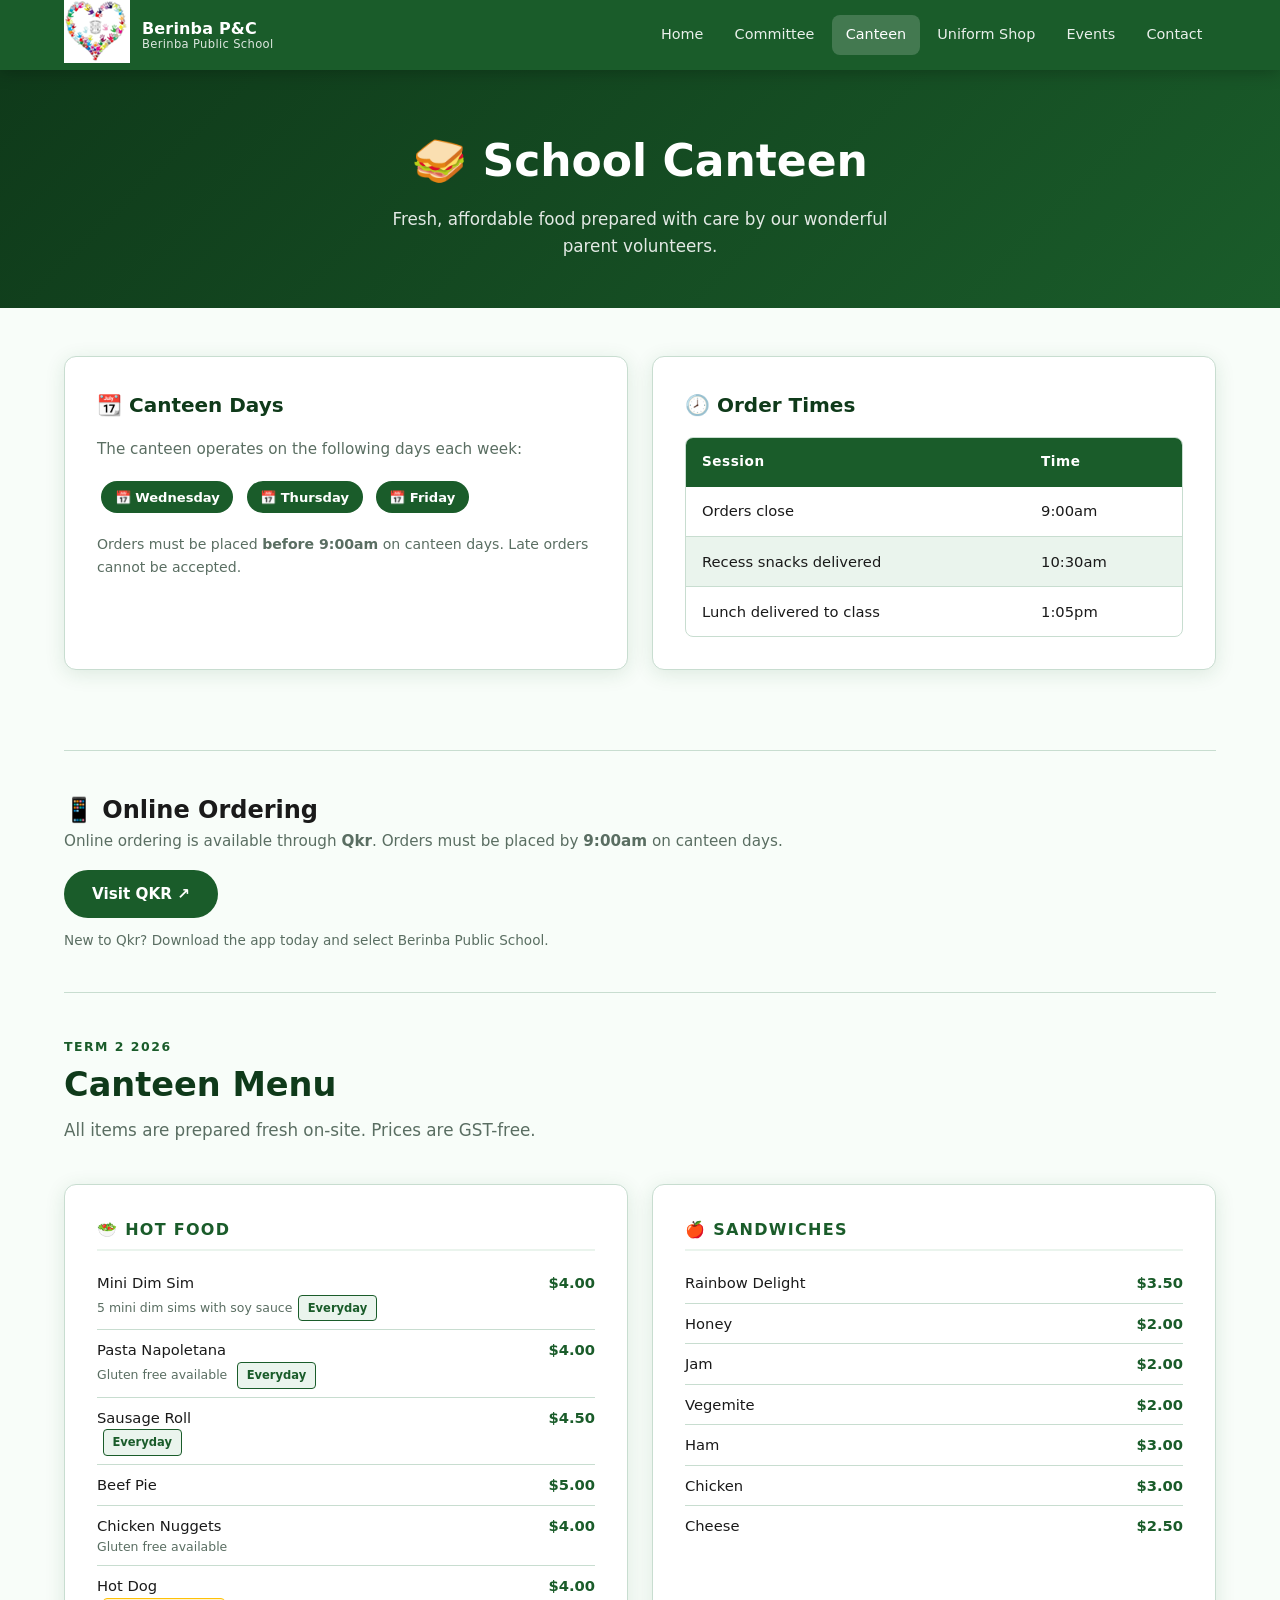
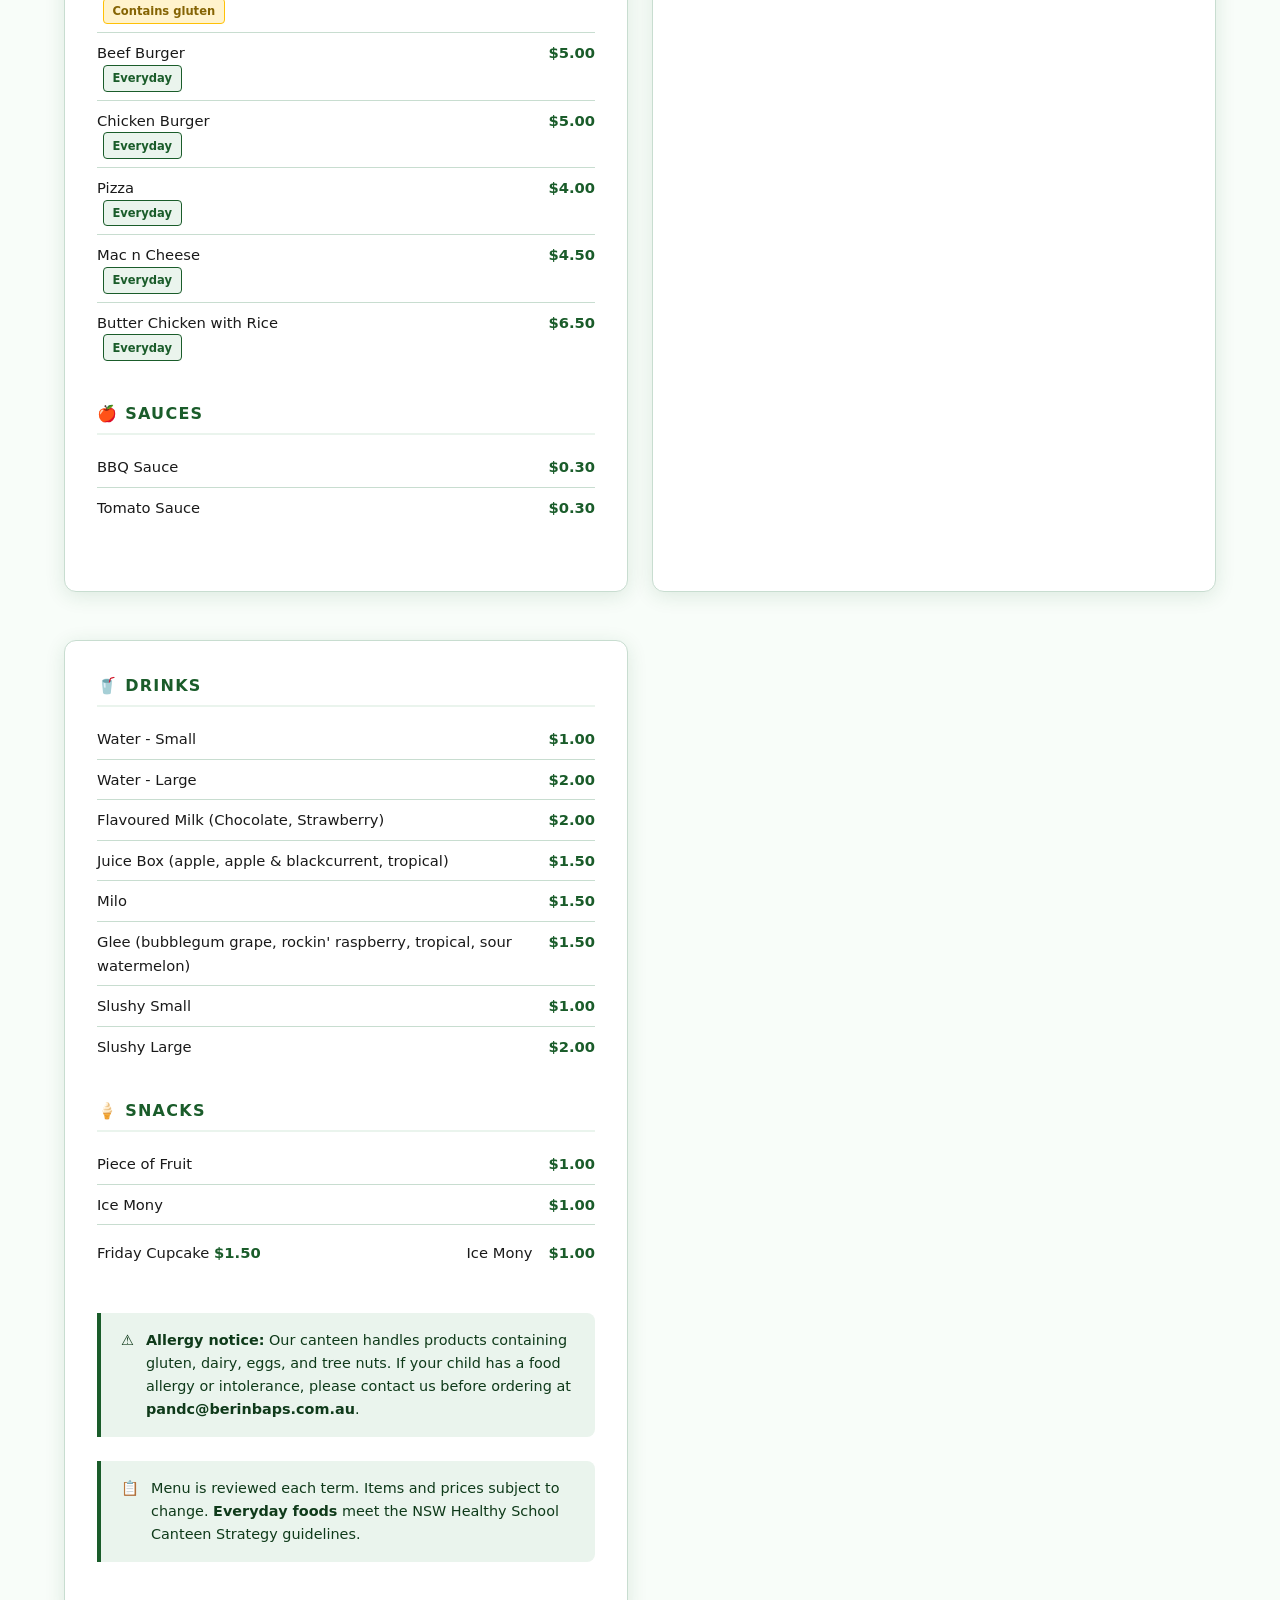
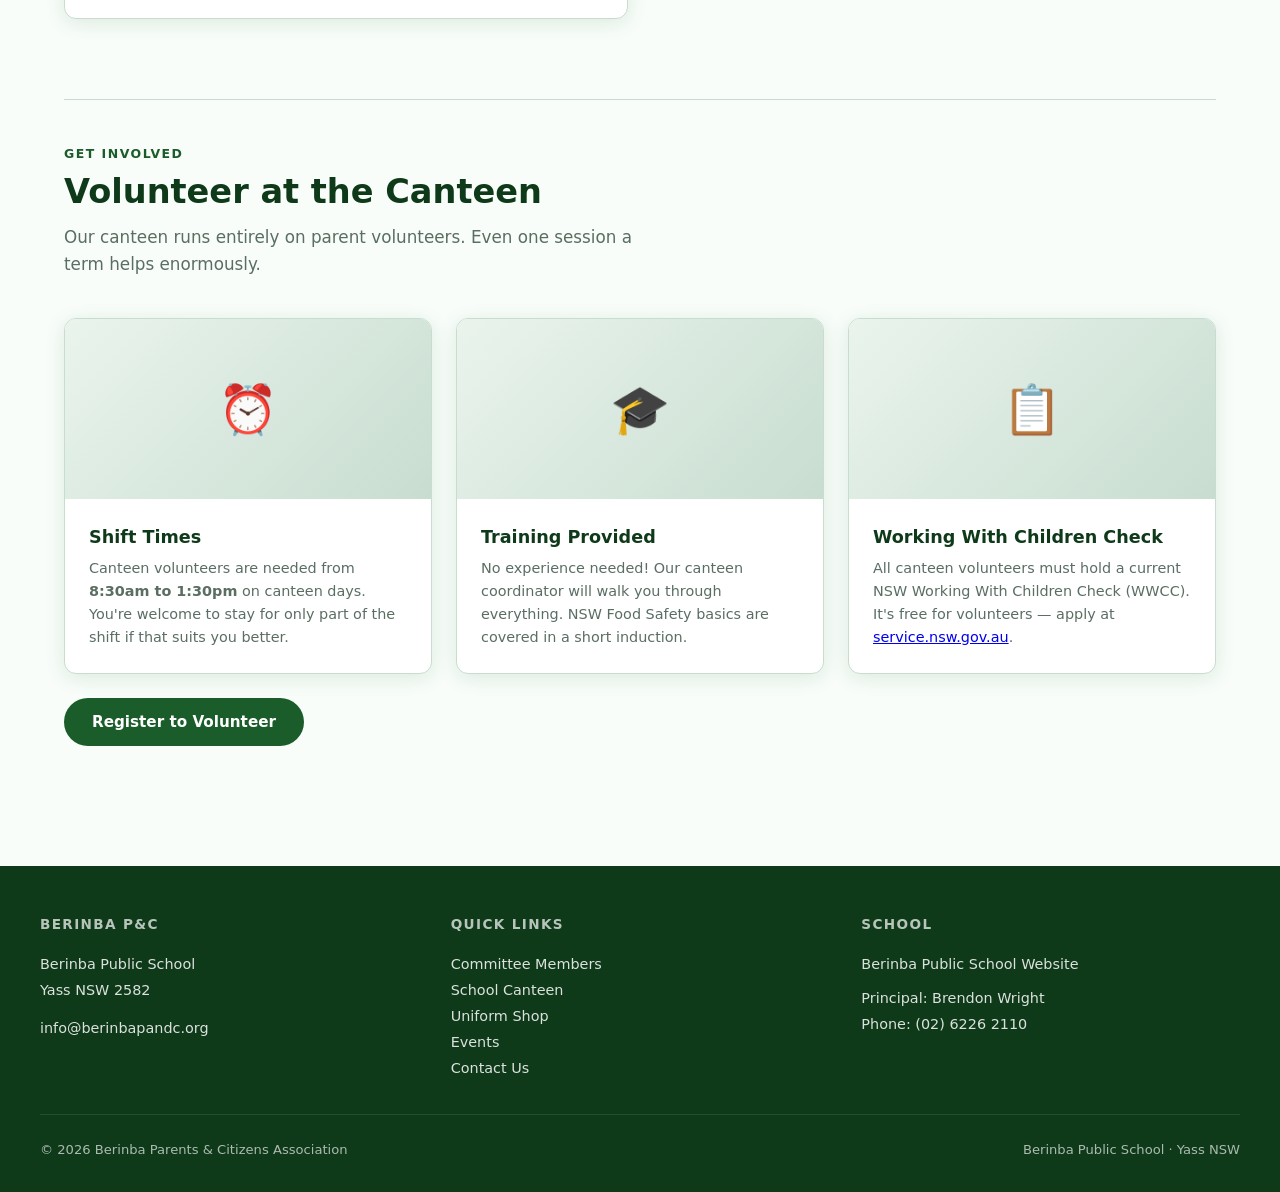
==== commit 145b4e77: "Update email addresses in canteen.html" ====
--- a/canteen.html
+++ b/canteen.html
@@ -429,7 +429,7 @@
       </div>
     </div>
     <div style="margin-top: 1.5rem;">
-      <a href="mailto:pandc@berinbaps.com.au?subject=Canteen Volunteer" class="btn btn-green">Register to Volunteer</a>
+      <a href="mailto:info@berinbapandc.org?subject=Canteen Volunteer" class="btn btn-green">Register to Volunteer</a>
     </div>
   </section>
 
@@ -440,7 +440,7 @@
     <div class="footer-col">
       <h4>Berinba P&C</h4>
       <p>Berinba Public School<br>Yass NSW 2582</p>
-      <p style="margin-top: 0.75rem;">pandc@berinbaps.com.au</p>
+      <p style="margin-top: 0.75rem;">info@berinbapandc.org</p>
     </div>
     <div class="footer-col">
       <h4>Quick Links</h4>
